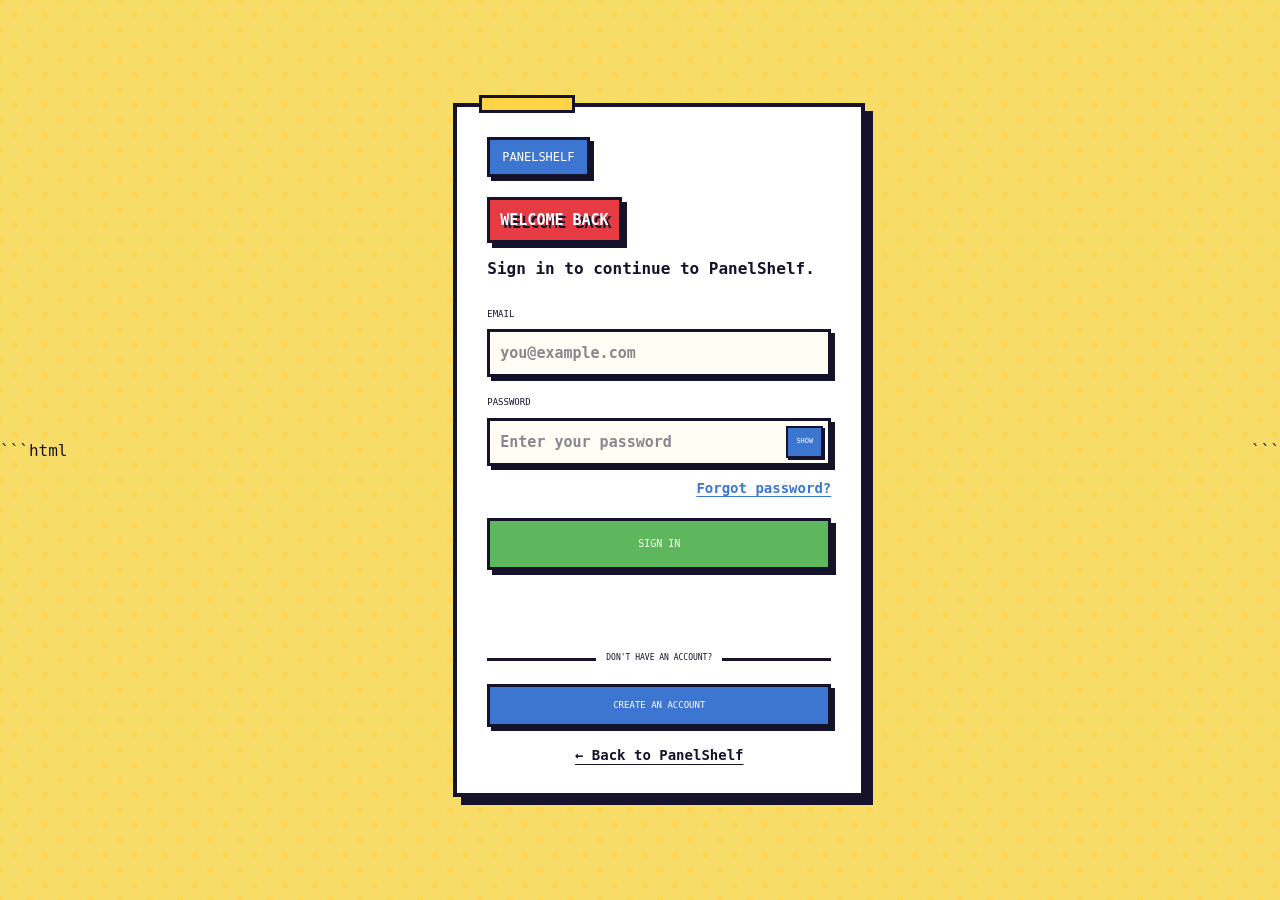
==== signin.html @ 8ba5b285 "feat: add account creation page" ====
```html
<!DOCTYPE html>
<html lang="en">
<head>
  <meta charset="UTF-8">
  <meta name="viewport" content="width=device-width, initial-scale=1.0">

  <title>Sign In | PanelShelf</title>

  <link rel="stylesheet" href="styles.css">
</head>

<body class="signin-page">

  <main class="signin-container">

    <section class="signin-card" aria-labelledby="signin-title">

      <a href="index.html" class="signin-brand">
        PanelShelf
      </a>

      <div class="signin-header">
        <h1 id="signin-title">Welcome back</h1>
        <p>Sign in to continue to PanelShelf.</p>
      </div>

      <form id="signin-form">

        <div class="form-group">
          <label for="signin-email">Email</label>
          <input
            type="email"
            id="signin-email"
            name="email"
            autocomplete="email"
            placeholder="you@example.com"
            required
          >
        </div>

        <div class="form-group">
          <label for="signin-password">Password</label>

          <div class="password-input">
            <input
              type="password"
              id="signin-password"
              name="password"
              autocomplete="current-password"
              placeholder="Enter your password"
              required
            >

            <button
              type="button"
              id="toggle-signin-password"
              class="password-toggle"
              aria-label="Show password"
            >
              Show
            </button>
          </div>
        </div>

        <div class="signin-options">
          <a href="#" id="forgot-password">
            Forgot password?
          </a>
        </div>

        <button type="submit" id="signin-submit" class="signin-submit">
          Sign In
        </button>

        <p id="signin-message" class="signin-message" role="status"></p>

      </form>

      <div class="signin-divider">
        <span>Don't have an account?</span>
      </div>

      <a href="signup.html" id="create-account" class="create-account">
  Create an account
</a>

      <a href="index.html" class="back-to-home">
        ← Back to PanelShelf
      </a>

    </section>

  </main>

  <script src="signin.js"></script>

</body>
</html>
```
---- styles.css ----
:root {
  --ink: #15132b;
  --paper: #f8dc68;
  --panel: #ffffff;
  --red: #e63b43;
  --yellow: #ffd447;
  --blue: #3d76d1;
  --green: #5eb65d;
  --line: #15132b;
  --soft-paper: #fffdf4;
}

* {
  box-sizing: border-box;
}

body {
  min-width: 320px;
  margin: 0;
  color: var(--ink);
  font-family: "Pixelify Sans", monospace;
  background:
    linear-gradient(to bottom right, black, red);
  background-attachment: fixed;
}

button,
input,
select,
textarea {
  min-height: 44px;
  font: inherit;
}

button {
  padding: 12px;
  color: #ffffff;
  cursor: pointer;
  text-transform: uppercase;
  background: var(--green);
  border: 3px solid var(--line);
  box-shadow: 4px 4px 0 var(--line);
  font-family: "Press Start 2P", monospace;
  font-size: 9px;
  line-height: 1.5;
}

button:hover:not(:disabled) {
  color: var(--ink);
  background: var(--yellow);
}

button:active:not(:disabled) {
  box-shadow: none;
  transform: translate(4px, 4px);
}

button:disabled {
  cursor: wait;
  opacity: 0.65;
}

button.is-loading::after {
  content: " ...";
}

input,
select,
textarea {
  width: 100%;
  padding: 10px;
  color: var(--ink);
  background: var(--soft-paper);
  border: 3px solid var(--line);
}

textarea {
  min-height: 90px;
  resize: vertical;
}

button:focus-visible,
input:focus-visible,
select:focus-visible,
textarea:focus-visible,
.camera-button:focus-visible {
  outline: 4px solid var(--yellow);
  outline-offset: 3px;
}

header {
  padding: 30px max(24px, calc((100% - 1120px) / 2));
  color: #ffffff;
  background: var(--blue);
  border-bottom: 6px solid var(--line);
  box-shadow: 0 6px 0 var(--red);
}

.header-content {
  display: flex;
  align-items: center;
  justify-content: space-between;
  gap: 24px;
}

h1 {
  margin: 0;
  font-family: "Press Start 2P", monospace;
  font-size: clamp(28px, 5vw, 44px);
  line-height: 1.5;
  text-shadow: 4px 4px 0 var(--ink);
}

header p {
  font-weight: bold;
}

.account-controls,
nav {
  display: flex;
  flex-wrap: wrap;
  gap: 10px;
  align-items: center;
}

.account-controls button,
.nav-button,
.view-link-button {
  width: auto;
}

.nav-button {
  color: var(--ink);
  background: #ffffff;
}

.nav-button.active {
  color: #ffffff;
  background: var(--red);
}

nav {
  margin-top: 20px;
}

main {
  width: min(1120px, calc(100% - 32px));
  margin: 38px auto;
}

.view {
  position: relative;
  padding: 28px;
  background: var(--panel);
  border: 4px solid var(--line);
  box-shadow: 8px 8px 0 var(--line);
}

.view::before {
  position: absolute;
  top: -12px;
  left: 18px;
  width: 70px;
  height: 12px;
  content: "";
  background: var(--yellow);
  border: 3px solid var(--line);
}

h2 {
  display: inline-block;
  margin: 0 0 20px;
  padding: 8px;
  color: #ffffff;
  background: var(--red);
  border: 3px solid var(--line);
  box-shadow: 4px 4px 0 var(--line);
  font-family: "Press Start 2P", monospace;
  font-size: 12px;
  line-height: 1.5;
}

.eyebrow {
  color: var(--red);
  font-weight: bold;
  text-transform: uppercase;
}

.home-hero,
.about-founder,
.add-layout {
  display: grid;
  gap: 30px;
  align-items: center;
}

.home-hero {
  grid-template-columns: 1fr 280px;
}

.home-copy {
  max-width: 650px;
  font-size: 20px;
  font-weight: 600;
}

.member-stat,
.form-area,
.recent-area,
.founder-status-box {
  padding: 24px;
  background: var(--yellow);
  border: 4px solid var(--line);
  box-shadow: 6px 6px 0 var(--line);
}

.member-stat {
  text-align: center;
}

.member-stat strong {
  display: block;
  margin: 14px;
  font-family: "Press Start 2P", monospace;
  font-size: 34px;
}

.home-stats {
  display: grid;
  grid-template-columns: repeat(4, 1fr);
  gap: 16px;
  margin: 32px 0;
}

.home-stats div {
  padding: 16px;
  background: var(--soft-paper);
  border: 3px solid var(--line);
}

.home-stats span {
  display: block;
  font-weight: bold;
}

.home-stats strong {
  font-family: "Press Start 2P", monospace;
  font-size: 20px;
}

.about-founder {
  grid-template-columns: 220px 1fr;
  padding-top: 28px;
  border-top: 3px dashed var(--line);
}

.about-founder img {
  width: 100%;
  aspect-ratio: 1;
  object-fit: cover;
  background: var(--yellow);
  border: 4px solid var(--line);
  box-shadow: 6px 6px 0 var(--line);
}

.add-layout {
  grid-template-columns: minmax(320px, 0.85fr) minmax(420px, 1.15fr);
  align-items: start;
}

.form-area,
.recent-area {
  background: var(--soft-paper);
}

form,
label,
.collection-controls {
  display: grid;
  gap: 12px;
}

label {
  font-weight: bold;
  text-transform: uppercase;
}

.file-input {
  position: absolute;
  width: 1px;
  height: 1px;
  overflow: hidden;
  clip-path: inset(50%);
}

.camera-button {
  display: grid;
  width: 56px;
  height: 48px;
  cursor: pointer;
  place-items: center;
  background: var(--red);
  border: 3px solid var(--line);
  box-shadow: 4px 4px 0 var(--line);
}

.camera-button:hover {
  background: var(--yellow);
}

.camera-icon {
  position: relative;
  display: block;
  width: 25px;
  height: 17px;
  background: #ffffff;
  border: 3px solid var(--line);
}

.camera-icon::before {
  position: absolute;
  top: -8px;
  left: 4px;
  width: 10px;
  height: 5px;
  content: "";
  background: #ffffff;
  border: 3px solid var(--line);
  border-bottom: 0;
}

.camera-icon::after {
  position: absolute;
  top: 2px;
  left: 6px;
  width: 7px;
  height: 7px;
  content: "";
  background: var(--blue);
  border: 2px solid var(--line);
  border-radius: 50%;
}

#cover-message,
#edit-cover-message,
#auth-message,
#reset-password-message,
#edit-message {
  min-height: 24px;
  margin: 0;
  font-weight: bold;
}

#cover-suggestions,
#edit-cover-suggestions,
.card-grid {
  display: grid;
  grid-template-columns: repeat(2, minmax(0, 1fr));
  gap: 16px;
}

.cover-option {
  min-height: 0;
  padding: 0;
  overflow: hidden;
  background: var(--blue);
}

.cover-option:hover:not(:disabled) {
  background: var(--yellow);
}

.cover-option img,
.comic-card img,
.cover-placeholder,
.edit-cover-preview img {
  display: block;
  width: 100%;
  aspect-ratio: 2 / 3;
  object-fit: cover;
  border: 3px solid var(--line);
}

.collection-controls {
  grid-template-columns: repeat(4, minmax(0, 1fr));
  padding-bottom: 22px;
  margin-bottom: 24px;
  border-bottom: 3px dashed var(--line);
}

.collection-controls label {
  font-size: 12px;
}

.comic-card {
  display: grid;
  gap: 8px;
  padding: 12px;
  background: var(--soft-paper);
  border: 3px solid var(--line);
  box-shadow: 4px 4px 0 var(--line);
}

.comic-card h3,
.comic-card p {
  margin: 0;
}

.comic-card h3 {
  font-family: "Press Start 2P", monospace;
  font-size: 10px;
  line-height: 1.6;
}

.notes {
  font-style: italic;
}

.card-actions {
  display: grid;
  grid-template-columns: 1fr 1fr;
  gap: 8px;
}

.edit-button {
  background: var(--blue);
}

.delete-button {
  background: var(--red);
}

#empty-message,
#filter-empty-message,
#recent-empty-message {
  padding: 18px;
  background: var(--soft-paper);
  border: 3px dashed var(--line);
  font-weight: bold;
}

dialog {
  width: min(520px, calc(100% - 32px));
  max-height: calc(100vh - 32px);
  padding: 24px;
  overflow-y: auto;
  background: #ffffff;
  border: 4px solid var(--line);
  box-shadow: 8px 8px 0 var(--line);
}

dialog::backdrop {
  background: #15132bb3;
}

.dialog-heading {
  display: flex;
  align-items: flex-start;
  justify-content: space-between;
  gap: 16px;
}

.icon-button {
  width: 44px;
  min-width: 44px;
  background: var(--red);
}

.password-field {
  display: grid;
  grid-template-columns: 1fr auto;
  gap: 8px;
}

.auth-actions {
  display: grid;
  grid-template-columns: 1fr 1fr;
  gap: 12px;
}

.secondary-button {
  background: var(--blue);
}

.edit-cover-preview {
  max-width: 180px;
}

.edit-cover-preview:empty {
  display: none;
}

.sr-only {
  position: absolute;
  width: 1px;
  height: 1px;
  overflow: hidden;
  clip-path: inset(50%);
  white-space: nowrap;
}

[hidden] {
  display: none !important;
}

@media (max-width: 800px) {
  .header-content {
    flex-direction: column;
    align-items: flex-start;
  }

  .home-hero,
  .about-founder,
  .add-layout {
    grid-template-columns: 1fr;
  }

  .home-stats {
    grid-template-columns: repeat(2, 1fr);
  }

  .collection-controls {
    grid-template-columns: 1fr 1fr;
  }
}

@media (max-width: 500px) {
  main {
    width: calc(100% - 20px);
    margin: 28px auto;
  }

  .view,
  .form-area,
  .recent-area,
  .member-stat,
  .founder-status-box {
    padding: 18px;
  }

  .home-stats,
  .collection-controls,
  .auth-actions,
  .password-field {
    grid-template-columns: 1fr;
  }
}

.card-grid,
#cover-suggestions,
#edit-cover-suggestions {
  grid-template-columns: repeat(2, minmax(0, 1fr));
}

.account-controls {
  align-items: flex-start;
}

.site-footer {
  width: min(960px, calc(100% - 32px));
  margin: 0 auto 34px;
  display: flex;
  flex-wrap: wrap;
  justify-content: center;
  gap: 16px;
  font-weight: 700;
}

.site-footer a {
  color: var(--ink);
  text-underline-offset: 4px;
}

.site-footer a:focus-visible {
  outline: 3px solid var(--yellow);
  outline-offset: 4px;
}

.delete-account-button {
  border: 3px solid var(--line);
  border-radius: 0;
  background: var(--red);
  color: white;
  cursor: pointer;
  font-family: "Press Start 2P", monospace;
  font-size: 10px;
  line-height: 1.5;
  padding: 10px 12px;
  text-transform: uppercase;
  box-shadow: 4px 4px 0 var(--line);
}

.delete-account-button:hover {
  background: var(--yellow);
  color: var(--ink);
}

.delete-account-button:focus-visible {
  outline: 3px solid var(--yellow);
  outline-offset: 4px;
}

.delete-account-dialog {
  width: min(520px, calc(100% - 32px));
  border: 4px solid var(--line);
  border-radius: 0;
  background: var(--panel);
  color: var(--ink);
  box-shadow: 8px 8px 0 var(--line);
  padding: 28px;
}

.delete-account-dialog::backdrop {
  background: rgba(21, 19, 43, 0.72);
}

.delete-account-dialog h2 {
  margin: 0 0 18px;
}

.delete-account-dialog p {
  font-weight: 700;
  line-height: 1.6;
}

.delete-account-dialog label {
  display: grid;
  gap: 8px;
  margin-top: 18px;
  font-weight: 700;
  text-transform: uppercase;
}

.delete-account-dialog input {
  border: 3px solid var(--line);
  border-radius: 0;
  padding: 10px;
  background: #fffdf4;
  color: var(--ink);
  font: inherit;
}

.delete-account-dialog input:focus {
  outline: 3px solid var(--yellow);
  outline-offset: 2px;
}

.delete-account-actions {
  display: flex;
  flex-wrap: wrap;
  gap: 14px;
  margin-top: 22px;
}

.delete-account-actions button {
  flex: 1 1 180px;
}

#delete-account-message {
  min-height: 1.6em;
  color: var(--red);
}

@media (max-width: 500px) {
  .delete-account-dialog {
    padding: 22px;
  }

  .delete-account-actions {
    display: grid;
  }
}

#current-user {
  max-width: min(100%, 260px);
  margin: 0;
  overflow: hidden;
  text-overflow: ellipsis;
  white-space: nowrap;
}

.status-badge {
  display: inline-flex;
  width: fit-content;
  margin: 0;
  padding: 5px 7px;
  border: 2px solid var(--line);
  font-size: 10px;
  font-weight: 700;
  line-height: 1.2;
  text-transform: uppercase;
}

.status-owned {
  background: var(--green);
  color: #ffffff;
}

.status-reading {
  background: var(--blue);
  color: #ffffff;
}

.status-wishlist {
  background: var(--yellow);
  color: var(--ink);
}

.status-read {
  background: var(--red);
  color: #ffffff;
}

@media (max-width: 800px) {
  body {
    background-attachment: scroll;
  }

  #current-user {
    max-width: min(100%, 280px);
  }
}

/* ---------- Comic nav toggle (Home / Add item / Collection) ---------- */

.comic-radio-group {
  --bg: var(--yellow);
  --text-light: #ffffff;
  --text-dark: var(--line);

  display: flex;
  position: relative;
  width: fit-content;
  max-width: 100%;
  overflow: hidden;
  background: var(--bg);
  border: 4px solid var(--text-dark);
  border-radius: 12px;
  box-shadow: 8px 8px 0 var(--text-dark);
  font-family: Impact, Haettenschweiler, "Arial Narrow Bold", sans-serif;
  font-style: italic;
  font-weight: 500;
}

/* Radios are visually hidden but still keyboard-focusable */
.comic-radio-group input {
  position: absolute;
  width: 1px;
  height: 1px;
  min-height: 0;
  padding: 0;
  border: 0;
  opacity: 0;
  pointer-events: none;
}

.comic-radio-group label {
  position: relative;
  z-index: 2;
  display: flex;
  flex: 1;
  align-items: center;
  justify-content: center;
  min-width: 0;
  padding: 0.8rem 0.4rem;
  color: var(--text-dark);
  font-size: clamp(14px, 4vw, 22px);
  letter-spacing: 1px;
  white-space: nowrap;
  cursor: pointer;
  transition: color 0.3s ease-in-out;
  text-shadow:
    -1px -1px 0 var(--text-light),
    1px -1px 0 var(--text-light),
    -1px 1px 0 var(--text-light),
    1px 1px 0 var(--text-light);
}

.comic-radio-group input:checked + label {
  color: var(--text-light);
  text-shadow:
    -2px -2px 0 var(--text-dark),
    2px -2px 0 var(--text-dark),
    -2px 2px 0 var(--text-dark),
    2px 2px 0 var(--text-dark);
}

.comic-radio-group input:focus-visible + label {
  outline: 4px solid var(--text-dark);
  outline-offset: -8px;
}

.comic-glider {
  position: absolute;
  top: 0;
  bottom: 0;
  z-index: 1;
  width: calc(100% / 3);
  border-right: 4px solid var(--text-dark);
  border-left: 4px solid var(--text-dark);
  border-radius: 8px;
  background-size: 8px 8px;
  box-shadow: inset 0 0 10px rgba(0, 0, 0, 0.5);
  transition:
    transform 0.5s cubic-bezier(0.37, 1.95, 0.66, 0.56),
    background 0.4s ease-in-out;
}

#nav-home:checked ~ .comic-glider {
  transform: translateX(0%);
  background-color: var(--red);
  background-image: radial-gradient(circle at 4px 4px, #b82c33 2px, transparent 0);
}

#nav-add:checked ~ .comic-glider {
  transform: translateX(100%);
  background-color: var(--blue);
  background-image: radial-gradient(circle at 4px 4px, #2b5aa8 2px, transparent 0);
}

#nav-collection:checked ~ .comic-glider {
  transform: translateX(200%);
  background-color: var(--green);
  background-image: radial-gradient(circle at 4px 4px, #438f42 2px, transparent 0);
}

/* Placement inside the header */
header .comic-radio-group {
  width: min(100%, 520px);
  margin: 20px 8px 8px 0;
}

/* ---------- Static dot background ---------- */

:root {
  --bg-dot: rgba(255, 212, 71, 0.35);
}

body::before {
  position: fixed;
  inset: 0;
  z-index: -1;
  pointer-events: none;
  content: "";
  background:
    radial-gradient(circle, var(--bg-dot) 3px, transparent 3.5px) 0 0 / 30px 30px,
    radial-gradient(circle, var(--bg-dot) 3px, transparent 3.5px) 15px 15px / 30px 30px;
}

/* ---------- Sign in loading screen (adapted from Uiverse.io by anand_4957) ---------- */

.loading-screen {
  position: fixed;
  inset: 0;
  z-index: 1000;
  overflow: hidden;
  background: var(--yellow);
  opacity: 0;
  transition: opacity 0.25s ease-in-out;
}

.loading-screen.is-active {
  opacity: 1;
}

.loading-label {
  position: absolute;
  top: calc(50% + 60px);
  right: 0;
  left: 0;
  margin: 0;
  color: var(--line);
  font-family: "Press Start 2P", monospace;
  font-size: 12px;
  text-align: center;
}

.loader {
  position: absolute;
  top: 50%;
  left: 50%;
  margin-left: -50px;
  animation: speeder 0.4s linear infinite;
}

.loader > span {
  position: absolute;
  top: -19px;
  left: 60px;
  width: 35px;
  height: 5px;
  background: var(--line);
  border-radius: 2px 10px 1px 0;
}

.base span {
  position: absolute;
  width: 0;
  height: 0;
  border-top: 6px solid transparent;
  border-right: 100px solid var(--line);
  border-bottom: 6px solid transparent;
}

.base span::before {
  position: absolute;
  top: -16px;
  right: -110px;
  width: 22px;
  height: 22px;
  content: "";
  background: var(--line);
  border-radius: 50%;
}

.base span::after {
  position: absolute;
  top: -16px;
  right: -98px;
  width: 0;
  height: 0;
  content: "";
  border-top: 0 solid transparent;
  border-right: 55px solid var(--line);
  border-bottom: 16px solid transparent;
}

.face {
  position: absolute;
  top: -15px;
  right: -125px;
  width: 20px;
  height: 12px;
  background: var(--line);
  border-radius: 20px 20px 0 0;
  transform: rotate(-40deg);
}

.face::after {
  position: absolute;
  top: 7px;
  right: 4px;
  width: 12px;
  height: 12px;
  content: "";
  background: var(--line);
  border-radius: 0 0 0 2px;
  transform: rotate(40deg);
  transform-origin: 50% 50%;
}

.loader > span > span:nth-child(1),
.loader > span > span:nth-child(2),
.loader > span > span:nth-child(3),
.loader > span > span:nth-child(4) {
  position: absolute;
  width: 30px;
  height: 1px;
  background: var(--line);
  animation: fazer1 0.2s linear infinite;
}

.loader > span > span:nth-child(2) {
  top: 3px;
  animation: fazer2 0.4s linear infinite;
}

.loader > span > span:nth-child(3) {
  top: 1px;
  animation: fazer3 0.4s linear infinite;
  animation-delay: -1s;
}

.loader > span > span:nth-child(4) {
  top: 4px;
  animation: fazer4 1s linear infinite;
  animation-delay: -1s;
}

@keyframes fazer1 {
  0% { left: 0; }
  100% { left: -80px; opacity: 0; }
}

@keyframes fazer2 {
  0% { left: 0; }
  100% { left: -100px; opacity: 0; }
}

@keyframes fazer3 {
  0% { left: 0; }
  100% { left: -50px; opacity: 0; }
}

@keyframes fazer4 {
  0% { left: 0; }
  100% { left: -150px; opacity: 0; }
}

@keyframes speeder {
  0% { transform: translate(2px, 1px) rotate(0deg); }
  10% { transform: translate(-1px, -3px) rotate(-1deg); }
  20% { transform: translate(-2px, 0) rotate(1deg); }
  30% { transform: translate(1px, 2px) rotate(0deg); }
  40% { transform: translate(1px, -1px) rotate(1deg); }
  50% { transform: translate(-1px, 3px) rotate(-1deg); }
  60% { transform: translate(-1px, 1px) rotate(0deg); }
  70% { transform: translate(3px, 1px) rotate(-1deg); }
  80% { transform: translate(-2px, -1px) rotate(1deg); }
  90% { transform: translate(2px, 1px) rotate(0deg); }
  100% { transform: translate(1px, -2px) rotate(-1deg); }
}

.longfazers {
  position: absolute;
  width: 100%;
  height: 100%;
}

.longfazers span {
  position: absolute;
  width: 20%;
  height: 2px;
  background: var(--line);
}

.longfazers span:nth-child(1) {
  top: 20%;
  animation: lf 0.6s linear infinite;
  animation-delay: -5s;
}

.longfazers span:nth-child(2) {
  top: 40%;
  animation: lf 0.8s linear infinite;
  animation-delay: -1s;
}

.longfazers span:nth-child(3) {
  top: 60%;
  animation: lf3 0.6s linear infinite;
}

.longfazers span:nth-child(4) {
  top: 80%;
  animation: lf3 0.5s linear infinite;
  animation-delay: -3s;
}

@keyframes lf {
  0% { left: 200%; }
  100% { left: -200%; opacity: 0; }
}

@keyframes lf3 {
  0% { left: 200%; }
  100% { left: -100%; opacity: 0; }
}

/* =========================================
   PanelShelf Sign In Page
   ========================================= */


/* =========================================
   PanelShelf Sign In Page
   ========================================= */

.signin-page {
  min-height: 100vh;
  margin: 0;

  display: flex;
  align-items: center;
  justify-content: center;

  color: var(--ink);

  background:
    radial-gradient(circle, var(--bg-dot) 3px, transparent 3.5px) 0 0 / 30px 30px,
    radial-gradient(circle, var(--bg-dot) 3px, transparent 3.5px) 15px 15px / 30px 30px,
    var(--paper);

  background-attachment: fixed;
}


/* =========================================
   Sign-In Container
   ========================================= */

.signin-container {
  width: 100%;
  max-width: 460px;
  padding: 24px;
}


/* =========================================
   Comic Panel
   ========================================= */

.signin-card {
  position: relative;

  width: 100%;
  padding: 30px;

  background: var(--panel);

  border: 4px solid var(--line);
  box-shadow: 8px 8px 0 var(--line);

  display: flex;
  flex-direction: column;
  gap: 20px;
}


/* Comic tape/detail at top of panel */

.signin-card::before {
  position: absolute;
  top: -12px;
  left: 22px;

  width: 90px;
  height: 12px;

  content: "";

  background: var(--yellow);
  border: 3px solid var(--line);
}


/* =========================================
   PanelShelf Brand
   ========================================= */

.signin-brand {
  display: inline-block;

  width: fit-content;

  color: #ffffff;
  background: var(--blue);

  border: 3px solid var(--line);
  box-shadow: 4px 4px 0 var(--line);

  padding: 8px 12px;

  font-family: "Press Start 2P", monospace;
  font-size: 12px;
  line-height: 1.5;

  text-decoration: none;
  text-transform: uppercase;
}

.signin-brand:hover {
  color: var(--ink);
  background: var(--yellow);
}


/* =========================================
   Header
   ========================================= */

.signin-header {
  padding-bottom: 6px;
}


/* Comic-style title */

.signin-header h1 {
  display: inline-block;

  margin: 0 0 14px;
  padding: 8px 10px;

  color: #ffffff;
  background: var(--red);

  border: 3px solid var(--line);
  box-shadow: 5px 5px 0 var(--line);

  font-family: "Press Start 2P", monospace;
  font-size: 15px;
  line-height: 1.6;

  text-transform: uppercase;

  text-shadow: 3px 3px 0 var(--ink);
}


/* Subtitle */

.signin-header p {
  margin: 0;

  color: var(--ink);

  font-family: "Pixelify Sans", monospace;
  font-size: 16px;
  font-weight: 700;
  line-height: 1.5;
}


/* =========================================
   Form
   ========================================= */

#signin-form {
  display: grid;
  gap: 18px;
}


/* =========================================
   Form Groups
   ========================================= */

.form-group {
  width: 100%;
}


/* Labels */

.form-group label {
  display: block;

  margin-bottom: 8px;

  color: var(--ink);

  font-family: "Press Start 2P", monospace;
  font-size: 9px;
  font-weight: normal;
  line-height: 1.6;

  text-transform: uppercase;
}


/* =========================================
   Inputs
   ========================================= */

.form-group input {
  width: 100%;
  height: 48px;

  box-sizing: border-box;

  padding: 10px;

  color: var(--ink);
  background: var(--soft-paper);

  border: 3px solid var(--line);
  border-radius: 0;

  box-shadow: 4px 4px 0 var(--line);

  font-family: "Pixelify Sans", monospace;
  font-size: 15px;
  font-weight: 600;

  outline: none;
}

.form-group input::placeholder {
  color: var(--ink);
  opacity: 0.5;
}

.form-group input:focus {
  border-color: var(--blue);

  outline: 3px solid var(--yellow);
  outline-offset: 2px;
}


/* =========================================
   Password
   ========================================= */

.password-input {
  position: relative;
}

.password-input input {
  padding-right: 78px;
}


/* Show / Hide button */

.password-toggle {
  position: absolute;

  top: 50%;
  right: 8px;

  min-height: 32px;
  width: auto;

  padding: 5px 8px;

  color: #ffffff;
  background: var(--blue);

  border: 2px solid var(--line);
  box-shadow: 2px 2px 0 var(--line);

  font-family: "Press Start 2P", monospace;
  font-size: 7px;
  line-height: 1.4;

  transform: translateY(-50%);
}

.password-toggle:hover {
  color: var(--ink);
  background: var(--yellow);
}

.password-toggle:active {
  box-shadow: none;
  transform: translate(2px, calc(-50% + 2px));
}


/* =========================================
   Forgot Password
   ========================================= */

.signin-options {
  display: flex;
  justify-content: flex-end;

  margin-top: -4px;
}

.signin-options a {
  color: var(--blue);

  font-family: "Pixelify Sans", monospace;
  font-size: 14px;
  font-weight: 700;

  text-decoration: underline;
  text-underline-offset: 3px;
}

.signin-options a:hover {
  color: var(--red);
}


/* =========================================
   Sign-In Button
   ========================================= */

.signin-submit {
  width: 100%;
  min-height: 52px;

  margin: 4px 0 0;

  color: #ffffff;
  background: var(--green);

  border: 3px solid var(--line);
  border-radius: 0;

  box-shadow: 5px 5px 0 var(--line);

  font-family: "Press Start 2P", monospace;
  font-size: 10px;
  line-height: 1.5;

  text-transform: uppercase;

  cursor: pointer;

  transition:
    transform 0.1s ease,
    box-shadow 0.1s ease;
}

.signin-submit:hover {
  color: var(--ink);
  background: var(--yellow);
}

.signin-submit:active {
  box-shadow: none;
  transform: translate(5px, 5px);
}

.signin-submit:disabled {
  cursor: wait;
  opacity: 0.65;
}


/* =========================================
   Authentication Message
   ========================================= */

.signin-message {
  min-height: 24px;

  margin: 0;

  color: var(--red);

  font-family: "Pixelify Sans", monospace;
  font-size: 13px;
  font-weight: 700;

  text-align: center;
}


/* =========================================
   Account Section
   ========================================= */

.signin-divider {
  position: relative;

  margin-top: 4px;

  text-align: center;
}

.signin-divider::before {
  position: absolute;

  top: 50%;
  right: 0;
  left: 0;

  height: 3px;

  content: "";

  background: var(--line);
}

.signin-divider span {
  position: relative;
  z-index: 1;

  padding: 0 10px;

  color: var(--ink);
  background: var(--panel);

  font-family: "Press Start 2P", monospace;
  font-size: 8px;
  line-height: 1.5;
  text-transform: uppercase;
}


/* Create account */

.create-account {
  display: block;

  width: 100%;

  padding: 12px;

  color: #ffffff;
  background: var(--blue);

  border: 3px solid var(--line);
  box-shadow: 4px 4px 0 var(--line);

  font-family: "Press Start 2P", monospace;
  font-size: 9px;
  line-height: 1.5;

  text-align: center;
  text-decoration: none;
  text-transform: uppercase;
}

.create-account:hover {
  color: var(--ink);
  background: var(--yellow);
}


/* =========================================
   Back to PanelShelf
   ========================================= */

.back-to-home {
  color: var(--ink);

  font-family: "Pixelify Sans", monospace;
  font-size: 14px;
  font-weight: 700;

  text-align: center;
  text-decoration: underline;
  text-underline-offset: 4px;
}

.back-to-home:hover {
  color: var(--red);
}


/* =========================================
   Mobile
   ========================================= */

@media (max-width: 480px) {

  .signin-container {
    padding: 16px;
  }

  .signin-card {
    padding: 22px;
    box-shadow: 6px 6px 0 var(--line);
  }

  .signin-header h1 {
    font-size: 12px;
  }

  .signin-header p {
    font-size: 14px;
  }

  .signin-brand {
    font-size: 10px;
  }
}


/* =========================================
   PanelShelf Create Account Page
   ========================================= */

.signup-page {
  min-height: 100vh;
  margin: 0;

  display: flex;
  align-items: center;
  justify-content: center;

  color: var(--ink);

  background:
    radial-gradient(circle, var(--bg-dot) 3px, transparent 3.5px) 0 0 / 30px 30px,
    radial-gradient(circle, var(--bg-dot) 3px, transparent 3.5px) 15px 15px / 30px 30px,
    var(--paper);

  background-attachment: fixed;
}


/* =========================================
   Container
   ========================================= */

.signup-container {
  width: 100%;
  max-width: 460px;
  padding: 24px;
}


/* =========================================
   Comic Panel
   ========================================= */

.signup-card {
  position: relative;

  width: 100%;
  padding: 30px;

  background: var(--panel);

  border: 4px solid var(--line);
  box-shadow: 8px 8px 0 var(--line);

  display: flex;
  flex-direction: column;
  gap: 20px;
}


/* Comic tape */

.signup-card::before {
  position: absolute;
  top: -12px;
  left: 22px;

  width: 90px;
  height: 12px;

  content: "";

  background: var(--yellow);
  border: 3px solid var(--line);
}


/* =========================================
   PanelShelf Brand
   ========================================= */

.signup-brand {
  display: inline-block;

  width: fit-content;

  padding: 8px 12px;

  color: #ffffff;
  background: var(--blue);

  border: 3px solid var(--line);
  box-shadow: 4px 4px 0 var(--line);

  font-family: "Press Start 2P", monospace;
  font-size: 12px;
  line-height: 1.5;

  text-decoration: none;
  text-transform: uppercase;
}

.signup-brand:hover {
  color: var(--ink);
  background: var(--yellow);
}


/* =========================================
   Header
   ========================================= */

.signup-header {
  padding-bottom: 6px;
}

.signup-header h1 {
  display: inline-block;

  margin: 0 0 14px;
  padding: 8px 10px;

  color: #ffffff;
  background: var(--blue);

  border: 3px solid var(--line);
  box-shadow: 5px 5px 0 var(--line);

  font-family: "Press Start 2P", monospace;
  font-size: 15px;
  line-height: 1.6;

  text-transform: uppercase;

  text-shadow: 3px 3px 0 var(--ink);
}

.signup-header p {
  margin: 0;

  color: var(--ink);

  font-family: "Pixelify Sans", monospace;
  font-size: 16px;
  font-weight: 700;
  line-height: 1.5;
}


/* =========================================
   Form
   ========================================= */

#signup-form {
  display: grid;
  gap: 18px;
}


/* =========================================
   Labels
   ========================================= */

.signup-card .form-group label {
  display: block;

  margin-bottom: 8px;

  color: var(--ink);

  font-family: "Press Start 2P", monospace;
  font-size: 9px;
  font-weight: normal;
  line-height: 1.6;

  text-transform: uppercase;
}


/* =========================================
   Inputs
   ========================================= */

.signup-card .form-group input {
  width: 100%;
  height: 48px;

  box-sizing: border-box;

  padding: 10px;

  color: var(--ink);
  background: var(--soft-paper);

  border: 3px solid var(--line);
  border-radius: 0;

  box-shadow: 4px 4px 0 var(--line);

  font-family: "Pixelify Sans", monospace;
  font-size: 15px;
  font-weight: 600;

  outline: none;
}

.signup-card .form-group input::placeholder {
  color: var(--ink);
  opacity: 0.5;
}

.signup-card .form-group input:focus {
  border-color: var(--blue);

  outline: 3px solid var(--yellow);
  outline-offset: 2px;
}


/* =========================================
   Password
   ========================================= */

.signup-card .password-input {
  position: relative;
}

.signup-card .password-input input {
  padding-right: 78px;
}


/* Show / Hide */

.signup-card .password-toggle {
  position: absolute;

  top: 50%;
  right: 8px;

  min-height: 32px;
  width: auto;

  padding: 5px 8px;

  color: #ffffff;
  background: var(--blue);

  border: 2px solid var(--line);
  box-shadow: 2px 2px 0 var(--line);

  font-family: "Press Start 2P", monospace;
  font-size: 7px;
  line-height: 1.4;

  transform: translateY(-50%);
}

.signup-card .password-toggle:hover {
  color: var(--ink);
  background: var(--yellow);
}


/* =========================================
   Create Account Button
   ========================================= */

.signup-submit {
  width: 100%;
  min-height: 52px;

  margin: 4px 0 0;

  color: #ffffff;
  background: var(--green);

  border: 3px solid var(--line);
  border-radius: 0;

  box-shadow: 5px 5px 0 var(--line);

  font-family: "Press Start 2P", monospace;
  font-size: 10px;
  line-height: 1.5;

  text-transform: uppercase;

  cursor: pointer;

  transition:
    transform 0.1s ease,
    box-shadow 0.1s ease;
}

.signup-submit:hover {
  color: var(--ink);
  background: var(--yellow);
}

.signup-submit:active {
  box-shadow: none;
  transform: translate(5px, 5px);
}

.signup-submit:disabled {
  cursor: wait;
  opacity: 0.65;
}


/* =========================================
   Message
   ========================================= */

.signup-message {
  min-height: 24px;

  margin: 0;

  color: var(--red);

  font-family: "Pixelify Sans", monospace;
  font-size: 13px;
  font-weight: 700;

  text-align: center;
}


/* =========================================
   Sign In Divider
   ========================================= */

.signup-divider {
  position: relative;

  margin-top: 4px;

  text-align: center;
}

.signup-divider::before {
  position: absolute;

  top: 50%;
  right: 0;
  left: 0;

  height: 3px;

  content: "";

  background: var(--line);
}

.signup-divider span {
  position: relative;
  z-index: 1;

  padding: 0 10px;

  color: var(--ink);
  background: var(--panel);

  font-family: "Press Start 2P", monospace;
  font-size: 8px;
  line-height: 1.5;

  text-transform: uppercase;
}


/* =========================================
   Sign In Link
   ========================================= */

.signup-signin {
  display: block;

  width: 100%;

  padding: 12px;

  color: #ffffff;
  background: var(--red);

  border: 3px solid var(--line);
  box-shadow: 4px 4px 0 var(--line);

  font-family: "Press Start 2P", monospace;
  font-size: 9px;
  line-height: 1.5;

  text-align: center;
  text-decoration: none;
  text-transform: uppercase;
}

.signup-signin:hover {
  color: var(--ink);
  background: var(--yellow);
}


/* =========================================
   Mobile
   ========================================= */

@media (max-width: 480px) {

  .signup-container {
    padding: 16px;
  }

  .signup-card {
    padding: 22px;
    box-shadow: 6px 6px 0 var(--line);
  }

  .signup-header h1 {
    font-size: 12px;
  }

  .signup-header p {
    font-size: 14px;
  }

  .signup-brand {
    font-size: 10px;
  }
}
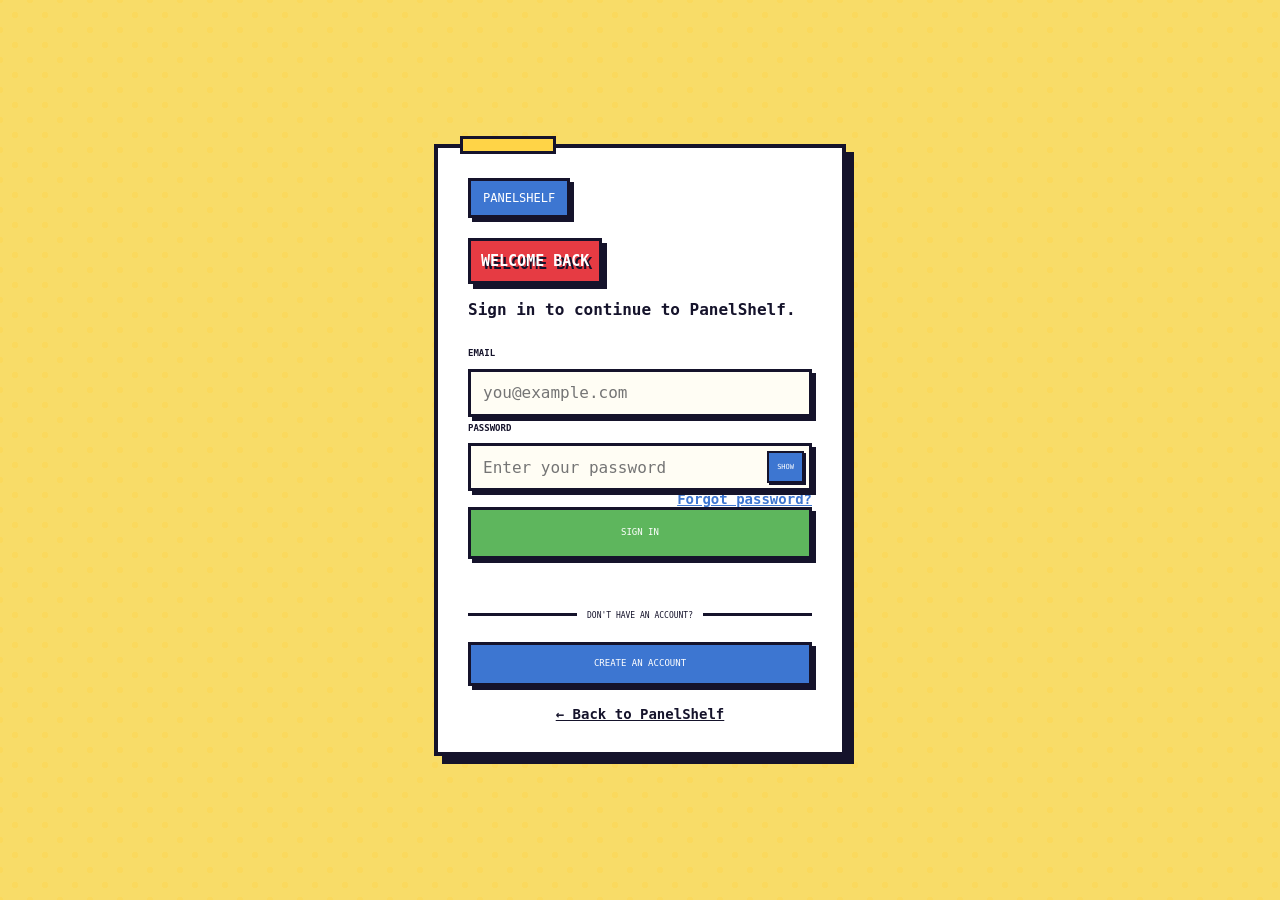
==== commit daaabec2: "fix: clean up dashboard and styles" ====
--- a/signin.html
+++ b/signin.html
@@ -1,4 +1,3 @@
-```html
 <!DOCTYPE html>
 <html lang="en">
 <head>
@@ -97,4 +96,3 @@
 
 </body>
 </html>
-```
--- a/styles.css
+++ b/styles.css
@@ -8,19 +8,31 @@
   --green: #5eb65d;
   --line: #15132b;
   --soft-paper: #fffdf4;
+  --muted: #706d7d;
+  --sidebar: #17152e;
+  --sidebar-soft: #24213f;
+  --sidebar-text: #f8f7ff;
+  --shadow: 7px 7px 0 var(--line);
 }
 
 * {
   box-sizing: border-box;
 }
 
+html {
+  scroll-behavior: smooth;
+}
+
 body {
   min-width: 320px;
+  min-height: 100vh;
   margin: 0;
   color: var(--ink);
   font-family: "Pixelify Sans", monospace;
   background:
-    linear-gradient(to bottom right, black, red);
+    radial-gradient(circle, rgba(255, 212, 71, 0.25) 3px, transparent 3.5px) 0 0 / 30px 30px,
+    radial-gradient(circle, rgba(255, 212, 71, 0.25) 3px, transparent 3.5px) 15px 15px / 30px 30px,
+    linear-gradient(135deg, #17152e, #e63b43);
   background-attachment: fixed;
 }
 
@@ -33,8 +45,7 @@
 }
 
 button {
-  padding: 12px;
-  color: #ffffff;
+  color: #fff;
   cursor: pointer;
   text-transform: uppercase;
   background: var(--green);
@@ -43,6 +54,10 @@
   font-family: "Press Start 2P", monospace;
   font-size: 9px;
   line-height: 1.5;
+  transition:
+    transform 0.1s ease,
+    box-shadow 0.1s ease,
+    background 0.15s ease;
 }
 
 button:hover:not(:disabled) {
@@ -68,14 +83,15 @@
 select,
 textarea {
   width: 100%;
-  padding: 10px;
+  padding: 11px 12px;
   color: var(--ink);
   background: var(--soft-paper);
   border: 3px solid var(--line);
+  border-radius: 0;
 }
 
 textarea {
-  min-height: 90px;
+  min-height: 100px;
   resize: vertical;
 }
 
@@ -88,201 +104,920 @@
   outline-offset: 3px;
 }
 
-header {
-  padding: 30px max(24px, calc((100% - 1120px) / 2));
-  color: #ffffff;
+[hidden] {
+  display: none !important;
+}
+
+.sr-only {
+  position: absolute;
+  width: 1px;
+  height: 1px;
+  overflow: hidden;
+  clip-path: inset(50%);
+  white-space: nowrap;
+}
+
+/* =========================================
+   SIDEBAR
+========================================= */
+
+.sidebar {
+  position: fixed;
+  inset: 0 auto 0 0;
+  z-index: 900;
+  display: flex;
+  flex-direction: column;
+  width: 250px;
+  padding: 24px 18px;
+  color: var(--sidebar-text);
+  background:
+    linear-gradient(180deg, #17152e 0%, #211e3c 100%);
+  border-right: 4px solid var(--line);
+  box-shadow: 6px 0 0 rgba(0, 0, 0, 0.22);
+}
+
+.sidebar-brand {
+  display: flex;
+  align-items: center;
+  gap: 12px;
+  padding: 4px 4px 26px;
+}
+
+.brand-mark,
+.sidebar-avatar,
+.topbar-avatar {
+  display: grid;
+  flex: 0 0 auto;
+  place-items: center;
+  color: #fff;
+  background: var(--red);
+  border: 3px solid var(--line);
+  box-shadow: 3px 3px 0 var(--line);
+  font-family: "Press Start 2P", monospace;
+}
+
+.brand-mark {
+  width: 48px;
+  height: 48px;
+  font-size: 10px;
+}
+
+.sidebar-brand strong {
+  display: block;
+  font-family: "Press Start 2P", monospace;
+  font-size: 11px;
+  line-height: 1.5;
+}
+
+.sidebar-brand span {
+  display: block;
+  margin-top: 5px;
+  color: #aaa7bd;
+  font-size: 9px;
+  font-weight: 700;
+}
+
+.sidebar-section-label {
+  margin: 8px 10px;
+  color: #858197;
+  font-family: "Press Start 2P", monospace;
+  font-size: 7px;
+  letter-spacing: 0.5px;
+}
+
+.sidebar-nav {
+  display: grid;
+  gap: 5px;
+}
+
+.sidebar-nav-button {
+  position: relative;
+  display: flex;
+  align-items: center;
+  gap: 12px;
+  width: 100%;
+  min-height: 46px;
+  padding: 10px 12px;
+  color: #c7c4d3;
+  text-align: left;
+  text-transform: none;
+  background: transparent;
+  border: 0;
+  box-shadow: none;
+  font-family: "Pixelify Sans", monospace;
+  font-size: 16px;
+  font-weight: 700;
+}
+
+.sidebar-nav-button:hover:not(:disabled) {
+  color: var(--ink);
+  background: var(--yellow);
+  box-shadow: 3px 3px 0 var(--line);
+}
+
+.sidebar-nav-button.active {
+  color: #fff;
   background: var(--blue);
-  border-bottom: 6px solid var(--line);
-  box-shadow: 0 6px 0 var(--red);
-}
-
-.header-content {
+  border: 3px solid var(--line);
+  box-shadow: 4px 4px 0 var(--line);
+}
+
+.nav-icon {
+  display: grid;
+  width: 24px;
+  height: 24px;
+  place-items: center;
+  font-size: 18px;
+}
+
+.sidebar-divider {
+  height: 2px;
+  margin: 20px 8px;
+  background: #403b5e;
+}
+
+.sidebar-spacer {
+  flex: 1;
+}
+
+.sidebar-account {
+  display: flex;
+  align-items: center;
+  gap: 10px;
+  padding: 12px;
+  background: var(--sidebar-soft);
+  border: 2px solid #45405f;
+}
+
+.sidebar-avatar {
+  width: 38px;
+  height: 38px;
+  font-size: 7px;
+}
+
+.sidebar-account-info {
+  min-width: 0;
+}
+
+.sidebar-account-info strong,
+.sidebar-account-info span {
+  display: block;
+  overflow: hidden;
+  text-overflow: ellipsis;
+  white-space: nowrap;
+}
+
+.sidebar-account-info strong {
+  font-size: 14px;
+}
+
+.sidebar-account-info span {
+  margin-top: 3px;
+  color: #aaa7bd;
+  font-size: 11px;
+}
+
+.sidebar-sign-out {
+  width: 100%;
+  margin-top: 10px;
+  color: #fff;
+  background: var(--red);
+}
+
+.sidebar-settings {
+  display: flex;
+  justify-content: center;
+  gap: 12px;
+  margin-top: 14px;
+}
+
+.sidebar-settings a {
+  color: #aaa7bd;
+  font-size: 11px;
+}
+
+.sidebar-settings a:hover {
+  color: var(--yellow);
+}
+
+/* =========================================
+   APPLICATION SHELL
+========================================= */
+
+.app-shell {
+  min-height: 100vh;
+  margin-left: 250px;
+}
+
+.topbar {
+  position: sticky;
+  top: 0;
+  z-index: 700;
   display: flex;
   align-items: center;
   justify-content: space-between;
+  min-height: 86px;
   gap: 24px;
-}
-
-h1 {
-  margin: 0;
-  font-family: "Press Start 2P", monospace;
-  font-size: clamp(28px, 5vw, 44px);
+  padding: 16px 32px;
+  background: rgba(248, 220, 104, 0.97);
+  border-bottom: 4px solid var(--line);
+  box-shadow: 0 5px 0 var(--red);
+}
+
+.topbar-left,
+.topbar-actions {
+  display: flex;
+  align-items: center;
+  gap: 16px;
+}
+
+.topbar-title {
+  display: grid;
+  gap: 5px;
+}
+
+.topbar-kicker,
+.panel-label {
+  color: var(--red);
+  font-family: "Press Start 2P", monospace;
+  font-size: 7px;
   line-height: 1.5;
-  text-shadow: 4px 4px 0 var(--ink);
-}
-
-header p {
-  font-weight: bold;
-}
-
-.account-controls,
-nav {
+}
+
+.topbar-title strong {
+  font-family: "Press Start 2P", monospace;
+  font-size: 13px;
+}
+
+.global-search {
+  position: relative;
   display: flex;
-  flex-wrap: wrap;
-  gap: 10px;
   align-items: center;
-}
-
-.account-controls button,
-.nav-button,
-.view-link-button {
-  width: auto;
-}
-
-.nav-button {
-  color: var(--ink);
-  background: #ffffff;
-}
-
-.nav-button.active {
-  color: #ffffff;
+  width: min(300px, 28vw);
+}
+
+.global-search span {
+  position: absolute;
+  left: 12px;
+  z-index: 1;
+  font-family: Arial, sans-serif;
+  font-size: 23px;
+  font-weight: 900;
+}
+
+.global-search input {
+  min-height: 46px;
+  padding-left: 38px;
+  background: #fff;
+}
+
+.topbar-user {
+  display: flex;
+  align-items: center;
+  gap: 9px;
+  max-width: 230px;
+}
+
+.topbar-avatar {
+  width: 40px;
+  height: 40px;
+  font-size: 7px;
+}
+
+.topbar-user strong,
+.topbar-user span {
+  display: block;
+  overflow: hidden;
+  text-overflow: ellipsis;
+  white-space: nowrap;
+}
+
+.topbar-user strong {
+  font-size: 13px;
+}
+
+.topbar-user span {
+  margin-top: 2px;
+  color: #625f70;
+  font-size: 11px;
+}
+
+.topbar-auth-button {
+  min-height: 42px;
+  padding: 8px 12px;
+}
+
+.sign-out-top {
   background: var(--red);
 }
 
-nav {
-  margin-top: 20px;
-}
-
-main {
-  width: min(1120px, calc(100% - 32px));
-  margin: 38px auto;
+.mobile-brand,
+.mobile-menu-button,
+.sidebar-overlay {
+  display: none;
+}
+
+/* =========================================
+   MAIN DASHBOARD
+========================================= */
+
+.dashboard-main {
+  width: min(1450px, calc(100% - 60px));
+  margin: 36px auto 50px;
 }
 
 .view {
   position: relative;
-  padding: 28px;
-  background: var(--panel);
+}
+
+.dashboard-view {
+  padding: 0;
+}
+
+.welcome-row {
+  display: flex;
+  align-items: flex-end;
+  justify-content: space-between;
+  gap: 30px;
+  margin-bottom: 28px;
+}
+
+.eyebrow {
+  margin: 0 0 9px;
+  color: var(--red);
+  font-size: 12px;
+  font-weight: 700;
+  letter-spacing: 1px;
+}
+
+#home-heading {
+  margin: 0;
+  color: #fff;
+  font-family: "Press Start 2P", monospace;
+  font-size: clamp(22px, 4vw, 38px);
+  line-height: 1.45;
+  text-shadow: 5px 5px 0 var(--ink);
+}
+
+#home-heading span {
+  color: var(--yellow);
+}
+
+.welcome-copy {
+  max-width: 590px;
+  margin: 14px 0 0;
+  color: #fff;
+  font-size: 18px;
+  font-weight: 600;
+  line-height: 1.5;
+}
+
+.primary-action,
+.secondary-action,
+.small-action {
+  width: auto;
+  white-space: nowrap;
+}
+
+.primary-action {
+  min-height: 52px;
+  padding: 12px 17px;
+  background: var(--green);
+}
+
+.primary-action span {
+  font-size: 17px;
+}
+
+.secondary-action {
+  background: var(--blue);
+}
+
+.small-action {
+  min-height: 42px;
+  font-size: 8px;
+}
+
+/* =========================================
+   DASHBOARD STATS
+========================================= */
+
+.dashboard-stats {
+  display: grid;
+  grid-template-columns: repeat(4, 1fr);
+  gap: 15px;
+  margin-bottom: 22px;
+}
+
+.stat-card {
+  display: flex;
+  align-items: center;
+  gap: 14px;
+  min-height: 100px;
+  padding: 17px;
+  background: #fff;
   border: 4px solid var(--line);
-  box-shadow: 8px 8px 0 var(--line);
-}
-
-.view::before {
-  position: absolute;
-  top: -12px;
-  left: 18px;
-  width: 70px;
-  height: 12px;
-  content: "";
+  box-shadow: var(--shadow);
+}
+
+.stat-icon {
+  display: grid;
+  flex: 0 0 auto;
+  width: 48px;
+  height: 48px;
+  place-items: center;
+  color: #fff;
+  border: 3px solid var(--line);
+  font-family: "Press Start 2P", monospace;
+  font-size: 13px;
+  box-shadow: 3px 3px 0 var(--line);
+}
+
+.stat-total .stat-icon {
+  background: var(--blue);
+}
+
+.stat-owned .stat-icon {
+  background: var(--green);
+}
+
+.stat-reading .stat-icon {
+  background: var(--red);
+}
+
+.stat-wishlist .stat-icon {
+  color: var(--ink);
   background: var(--yellow);
-  border: 3px solid var(--line);
-}
-
-h2 {
-  display: inline-block;
-  margin: 0 0 20px;
+}
+
+.stat-card span:not(.stat-icon) {
+  display: block;
+  color: #6e6a78;
+  font-size: 13px;
+  font-weight: 700;
+}
+
+.stat-card strong {
+  display: block;
+  margin-top: 5px;
+  font-family: "Press Start 2P", monospace;
+  font-size: 21px;
+}
+
+/* =========================================
+   FEATURE / CONTINUE
+========================================= */
+
+.dashboard-feature-grid {
+  display: grid;
+  grid-template-columns: 1.25fr 0.75fr;
+  gap: 20px;
+  margin-bottom: 30px;
+}
+
+.featured-panel,
+.continue-panel,
+.dashboard-section,
+.founder-panel,
+.member-counter {
+  background: #fff;
+  border: 4px solid var(--line);
+  box-shadow: var(--shadow);
+}
+
+.featured-panel,
+.continue-panel {
+  min-height: 360px;
+  padding: 22px;
+}
+
+.panel-label {
+  display: block;
+  margin-bottom: 7px;
+}
+
+.featured-content {
+  height: 285px;
+}
+
+.featured-empty {
+  display: grid;
+  height: 100%;
+  place-items: center;
+  align-content: center;
+  text-align: center;
+  background:
+    radial-gradient(circle, rgba(21, 19, 43, 0.09) 2px, transparent 2.5px) 0 0 / 20px 20px,
+    var(--soft-paper);
+  border: 3px dashed var(--line);
+}
+
+.empty-icon {
+  display: grid;
+  width: 55px;
+  height: 55px;
+  margin-bottom: 13px;
+  place-items: center;
+  color: #fff;
+  background: var(--blue);
+  border: 3px solid var(--line);
+  box-shadow: 4px 4px 0 var(--line);
+  font-family: "Press Start 2P", monospace;
+}
+
+.featured-empty h2,
+.section-heading h2,
+.founder-panel h2 {
+  margin: 0;
+  font-family: "Press Start 2P", monospace;
+  font-size: 13px;
+  line-height: 1.6;
+}
+
+.featured-empty p {
+  max-width: 370px;
+  margin: 8px 0 18px;
+  color: #676374;
+  font-weight: 700;
+}
+
+.featured-item {
+  display: grid;
+  grid-template-columns: 180px 1fr;
+  gap: 24px;
+  height: 100%;
+  padding: 14px;
+  background: var(--soft-paper);
+  border: 3px solid var(--line);
+}
+
+.featured-item img,
+.featured-cover-placeholder {
+  width: 100%;
+  height: 255px;
+  object-fit: cover;
+  border: 3px solid var(--line);
+}
+
+.featured-cover-placeholder {
+  display: grid;
+  place-items: center;
+  color: #fff;
+  background: var(--blue);
+  font-family: "Press Start 2P", monospace;
+  font-size: 9px;
+}
+
+.featured-details {
+  align-self: center;
+}
+
+.featured-details h3 {
+  margin: 5px 0 8px;
+  font-family: "Press Start 2P", monospace;
+  font-size: 16px;
+  line-height: 1.7;
+}
+
+.featured-details p {
+  margin: 6px 0;
+  color: #666273;
+  font-weight: 700;
+}
+
+.section-heading {
+  display: flex;
+  align-items: flex-start;
+  justify-content: space-between;
+  gap: 15px;
+  margin-bottom: 17px;
+}
+
+.section-heading h2 {
+  color: var(--ink);
+  background: none;
+  border: 0;
+  box-shadow: none;
+  padding: 0;
+}
+
+.text-action {
+  min-height: auto;
+  padding: 5px;
+  color: var(--blue);
+  background: transparent;
+  border: 0;
+  box-shadow: none;
+  font-family: "Pixelify Sans", monospace;
+  font-size: 13px;
+  font-weight: 700;
+  text-transform: none;
+}
+
+.text-action:hover {
+  color: var(--red);
+  background: transparent;
+  box-shadow: none;
+}
+
+/* =========================================
+   MINI COMIC LIST
+========================================= */
+
+.mini-comic-list {
+  display: grid;
+  gap: 11px;
+}
+
+.mini-comic {
+  display: grid;
+  grid-template-columns: 54px 1fr;
+  gap: 11px;
+  align-items: center;
   padding: 8px;
-  color: #ffffff;
+  background: var(--soft-paper);
+  border: 3px solid var(--line);
+}
+
+.mini-comic img,
+.mini-cover-placeholder {
+  width: 54px;
+  height: 72px;
+  object-fit: cover;
+  border: 2px solid var(--line);
+}
+
+.mini-cover-placeholder {
+  display: grid;
+  place-items: center;
+  color: #fff;
+  background: var(--blue);
+  font-size: 8px;
+  font-weight: 700;
+  text-align: center;
+}
+
+.mini-comic h3 {
+  margin: 0 0 5px;
+  font-family: "Press Start 2P", monospace;
+  font-size: 8px;
+  line-height: 1.5;
+}
+
+.mini-comic p {
+  margin: 0;
+  color: #706d7d;
+  font-size: 12px;
+  font-weight: 700;
+}
+
+.dashboard-empty {
+  padding: 24px;
+  color: #777384;
+  background: var(--soft-paper);
+  border: 3px dashed #8a8794;
+  font-weight: 700;
+  text-align: center;
+}
+
+/* =========================================
+   DASHBOARD SECTIONS
+========================================= */
+
+.dashboard-section {
+  padding: 22px;
+  margin-bottom: 24px;
+}
+
+.dashboard-comic-grid {
+  display: grid;
+  grid-template-columns: repeat(4, minmax(0, 1fr));
+  gap: 15px;
+}
+
+.dashboard-comic {
+  display: grid;
+  gap: 8px;
+  min-width: 0;
+  padding: 9px;
+  background: var(--soft-paper);
+  border: 3px solid var(--line);
+  box-shadow: 4px 4px 0 var(--line);
+}
+
+.dashboard-comic:hover {
+  transform: translateY(-3px);
+}
+
+.dashboard-comic img,
+.dashboard-cover-placeholder {
+  display: block;
+  width: 100%;
+  aspect-ratio: 2 / 3;
+  object-fit: cover;
+  border: 3px solid var(--line);
+}
+
+.dashboard-cover-placeholder {
+  display: grid;
+  place-items: center;
+  color: #fff;
+  background: var(--blue);
+  font-family: "Press Start 2P", monospace;
+  font-size: 8px;
+}
+
+.dashboard-comic h3 {
+  margin: 0;
+  font-family: "Press Start 2P", monospace;
+  font-size: 8px;
+  line-height: 1.6;
+}
+
+.dashboard-comic p {
+  margin: 0;
+  color: #706d7d;
+  font-size: 12px;
+  font-weight: 700;
+}
+
+/* =========================================
+   FOUNDER / MEMBER
+========================================= */
+
+.founder-panel {
+  display: grid;
+  grid-template-columns: 150px 1fr;
+  gap: 22px;
+  align-items: center;
+  padding: 18px;
+  margin-bottom: 22px;
+}
+
+.founder-panel img {
+  width: 150px;
+  height: 150px;
+  object-fit: cover;
+  border: 4px solid var(--line);
+  box-shadow: 5px 5px 0 var(--line);
+}
+
+.founder-panel p {
+  max-width: 700px;
+  margin: 10px 0 0;
+  font-size: 16px;
+  font-weight: 600;
+  line-height: 1.6;
+}
+
+.member-counter {
+  display: flex;
+  align-items: center;
+  justify-content: center;
+  gap: 15px;
+  padding: 15px;
+  margin-bottom: 25px;
+  text-align: center;
+}
+
+.member-counter strong {
+  font-family: "Press Start 2P", monospace;
+  font-size: 18px;
+}
+
+/* =========================================
+   ADD / COLLECTION PAGES
+========================================= */
+
+.page-heading {
+  display: flex;
+  align-items: flex-end;
+  justify-content: space-between;
+  gap: 25px;
+  padding: 22px;
+  margin-bottom: 20px;
+  color: #fff;
+  background: var(--sidebar);
+  border: 4px solid var(--line);
+  box-shadow: var(--shadow);
+}
+
+.page-heading h2 {
+  display: block;
+  width: fit-content;
+  margin: 6px 0 5px;
+  padding: 7px 9px;
+  color: #fff;
   background: var(--red);
   border: 3px solid var(--line);
   box-shadow: 4px 4px 0 var(--line);
   font-family: "Press Start 2P", monospace;
-  font-size: 12px;
-  line-height: 1.5;
-}
-
-.eyebrow {
-  color: var(--red);
-  font-weight: bold;
-  text-transform: uppercase;
-}
-
-.home-hero,
-.about-founder,
+  font-size: 14px;
+}
+
+.page-heading p {
+  margin: 10px 0 0;
+  color: #cbc8d4;
+  font-weight: 600;
+}
+
+.page-heading .panel-label {
+  color: var(--yellow);
+}
+
 .add-layout {
   display: grid;
-  gap: 30px;
-  align-items: center;
-}
-
-.home-hero {
-  grid-template-columns: 1fr 280px;
-}
-
-.home-copy {
-  max-width: 650px;
-  font-size: 20px;
-  font-weight: 600;
-}
-
-.member-stat,
-.form-area,
-.recent-area,
-.founder-status-box {
-  padding: 24px;
-  background: var(--yellow);
-  border: 4px solid var(--line);
-  box-shadow: 6px 6px 0 var(--line);
-}
-
-.member-stat {
-  text-align: center;
-}
-
-.member-stat strong {
-  display: block;
-  margin: 14px;
-  font-family: "Press Start 2P", monospace;
-  font-size: 34px;
-}
-
-.home-stats {
-  display: grid;
-  grid-template-columns: repeat(4, 1fr);
-  gap: 16px;
-  margin: 32px 0;
-}
-
-.home-stats div {
-  padding: 16px;
-  background: var(--soft-paper);
-  border: 3px solid var(--line);
-}
-
-.home-stats span {
-  display: block;
-  font-weight: bold;
-}
-
-.home-stats strong {
-  font-family: "Press Start 2P", monospace;
-  font-size: 20px;
-}
-
-.about-founder {
-  grid-template-columns: 220px 1fr;
-  padding-top: 28px;
-  border-top: 3px dashed var(--line);
-}
-
-.about-founder img {
-  width: 100%;
-  aspect-ratio: 1;
-  object-fit: cover;
-  background: var(--yellow);
-  border: 4px solid var(--line);
-  box-shadow: 6px 6px 0 var(--line);
-}
-
-.add-layout {
-  grid-template-columns: minmax(320px, 0.85fr) minmax(420px, 1.15fr);
+  grid-template-columns: minmax(320px, 0.8fr) minmax(400px, 1.2fr);
+  gap: 20px;
   align-items: start;
 }
 
 .form-area,
 .recent-area {
-  background: var(--soft-paper);
-}
-
-form,
-label,
-.collection-controls {
-  display: grid;
-  gap: 12px;
+  padding: 23px;
+  background: #fff;
+  border: 4px solid var(--line);
+  box-shadow: var(--shadow);
+}
+
+#comic-form,
+#edit-form,
+#auth-form,
+#reset-password-form {
+  display: grid;
+  gap: 11px;
 }
 
 label {
-  font-weight: bold;
+  margin-top: 4px;
+  font-weight: 700;
   text-transform: uppercase;
+}
+
+.form-action {
+  margin-top: 5px;
+}
+
+.blue-action {
+  background: var(--blue);
+}
+
+.green-action {
+  background: var(--green);
+}
+
+.camera-button {
+  display: flex;
+  align-items: center;
+  justify-content: center;
+  gap: 10px;
+  min-height: 46px;
+  padding: 10px;
+  color: #fff;
+  cursor: pointer;
+  background: var(--red);
+  border: 3px solid var(--line);
+  box-shadow: 4px 4px 0 var(--line);
+  font-family: "Press Start 2P", monospace;
+  font-size: 8px;
+}
+
+.camera-button:hover {
+  color: var(--ink);
+  background: var(--yellow);
+}
+
+.camera-icon {
+  position: relative;
+  display: block;
+  width: 24px;
+  height: 16px;
+  background: #fff;
+  border: 3px solid var(--line);
+}
+
+.camera-icon::before {
+  position: absolute;
+  top: -7px;
+  left: 4px;
+  width: 9px;
+  height: 4px;
+  content: "";
+  background: #fff;
+  border: 3px solid var(--line);
+  border-bottom: 0;
+}
+
+.camera-icon::after {
+  position: absolute;
+  top: 2px;
+  left: 6px;
+  width: 6px;
+  height: 6px;
+  content: "";
+  background: var(--blue);
+  border: 2px solid var(--line);
+  border-radius: 50%;
 }
 
 .file-input {
@@ -291,54 +1026,6 @@
   height: 1px;
   overflow: hidden;
   clip-path: inset(50%);
-}
-
-.camera-button {
-  display: grid;
-  width: 56px;
-  height: 48px;
-  cursor: pointer;
-  place-items: center;
-  background: var(--red);
-  border: 3px solid var(--line);
-  box-shadow: 4px 4px 0 var(--line);
-}
-
-.camera-button:hover {
-  background: var(--yellow);
-}
-
-.camera-icon {
-  position: relative;
-  display: block;
-  width: 25px;
-  height: 17px;
-  background: #ffffff;
-  border: 3px solid var(--line);
-}
-
-.camera-icon::before {
-  position: absolute;
-  top: -8px;
-  left: 4px;
-  width: 10px;
-  height: 5px;
-  content: "";
-  background: #ffffff;
-  border: 3px solid var(--line);
-  border-bottom: 0;
-}
-
-.camera-icon::after {
-  position: absolute;
-  top: 2px;
-  left: 6px;
-  width: 7px;
-  height: 7px;
-  content: "";
-  background: var(--blue);
-  border: 2px solid var(--line);
-  border-radius: 50%;
 }
 
 #cover-message,
@@ -348,15 +1035,14 @@
 #edit-message {
   min-height: 24px;
   margin: 0;
-  font-weight: bold;
-}
-
-#cover-suggestions,
-#edit-cover-suggestions,
-.card-grid {
-  display: grid;
-  grid-template-columns: repeat(2, minmax(0, 1fr));
-  gap: 16px;
+  color: var(--red);
+  font-weight: 700;
+}
+
+.cover-suggestion-grid {
+  display: grid;
+  grid-template-columns: repeat(3, minmax(0, 1fr));
+  gap: 10px;
 }
 
 .cover-option {
@@ -366,11 +1052,62 @@
   background: var(--blue);
 }
 
-.cover-option:hover:not(:disabled) {
-  background: var(--yellow);
-}
-
-.cover-option img,
+.cover-option img {
+  display: block;
+  width: 100%;
+  aspect-ratio: 2 / 3;
+  object-fit: cover;
+  border: 3px solid var(--line);
+}
+
+.collection-controls {
+  display: grid;
+  grid-template-columns: 1.6fr 1fr 1fr 1fr auto;
+  gap: 12px;
+  align-items: end;
+  padding: 18px;
+  margin-bottom: 20px;
+  background: #fff;
+  border: 4px solid var(--line);
+  box-shadow: var(--shadow);
+}
+
+.control-group {
+  display: grid;
+  gap: 7px;
+}
+
+.control-group label {
+  margin: 0;
+  font-family: "Press Start 2P", monospace;
+  font-size: 7px;
+}
+
+.export-button {
+  min-height: 47px;
+  background: var(--blue);
+}
+
+.card-grid {
+  display: grid;
+  grid-template-columns: repeat(4, minmax(0, 1fr));
+  gap: 16px;
+}
+
+.comic-card {
+  display: grid;
+  gap: 8px;
+  min-width: 0;
+  padding: 11px;
+  background: #fff;
+  border: 3px solid var(--line);
+  box-shadow: 5px 5px 0 var(--line);
+}
+
+.comic-card:hover {
+  transform: translateY(-3px);
+}
+
 .comic-card img,
 .cover-placeholder,
 .edit-cover-preview img {
@@ -381,24 +1118,13 @@
   border: 3px solid var(--line);
 }
 
-.collection-controls {
-  grid-template-columns: repeat(4, minmax(0, 1fr));
-  padding-bottom: 22px;
-  margin-bottom: 24px;
-  border-bottom: 3px dashed var(--line);
-}
-
-.collection-controls label {
-  font-size: 12px;
-}
-
-.comic-card {
-  display: grid;
-  gap: 8px;
-  padding: 12px;
-  background: var(--soft-paper);
-  border: 3px solid var(--line);
-  box-shadow: 4px 4px 0 var(--line);
+.cover-placeholder {
+  display: grid;
+  place-items: center;
+  color: #fff;
+  background: var(--blue);
+  font-family: "Press Start 2P", monospace;
+  font-size: 8px;
 }
 
 .comic-card h3,
@@ -408,8 +1134,14 @@
 
 .comic-card h3 {
   font-family: "Press Start 2P", monospace;
-  font-size: 10px;
+  font-size: 9px;
   line-height: 1.6;
+}
+
+.comic-card > p:not(.status-badge) {
+  color: #706d7d;
+  font-size: 12px;
+  font-weight: 700;
 }
 
 .notes {
@@ -419,7 +1151,8 @@
 .card-actions {
   display: grid;
   grid-template-columns: 1fr 1fr;
-  gap: 8px;
+  gap: 7px;
+  margin-top: 4px;
 }
 
 .edit-button {
@@ -427,6 +1160,36 @@
 }
 
 .delete-button {
+  background: var(--red);
+}
+
+.status-badge {
+  display: inline-flex;
+  width: fit-content;
+  margin: 0;
+  padding: 5px 7px;
+  color: #fff !important;
+  border: 2px solid var(--line);
+  font-size: 9px !important;
+  font-weight: 700;
+  line-height: 1.2;
+  text-transform: uppercase;
+}
+
+.status-owned {
+  background: var(--green);
+}
+
+.status-reading {
+  background: var(--blue);
+}
+
+.status-wishlist {
+  color: var(--ink) !important;
+  background: var(--yellow);
+}
+
+.status-read {
   background: var(--red);
 }
 
@@ -434,30 +1197,57 @@
 #filter-empty-message,
 #recent-empty-message {
   padding: 18px;
-  background: var(--soft-paper);
+  background: #fff;
   border: 3px dashed var(--line);
-  font-weight: bold;
-}
+  font-weight: 700;
+}
+
+.edit-cover-preview {
+  max-width: 180px;
+}
+
+.edit-cover-preview:empty {
+  display: none;
+}
+
+/* =========================================
+   DIALOGS
+========================================= */
 
 dialog {
-  width: min(520px, calc(100% - 32px));
-  max-height: calc(100vh - 32px);
-  padding: 24px;
+  width: min(540px, calc(100% - 30px));
+  max-height: calc(100vh - 30px);
+  padding: 25px;
   overflow-y: auto;
-  background: #ffffff;
+  color: var(--ink);
+  background: #fff;
   border: 4px solid var(--line);
+  border-radius: 0;
   box-shadow: 8px 8px 0 var(--line);
 }
 
 dialog::backdrop {
-  background: #15132bb3;
+  background: rgba(21, 19, 43, 0.78);
 }
 
 .dialog-heading {
   display: flex;
   align-items: flex-start;
   justify-content: space-between;
-  gap: 16px;
+  gap: 15px;
+  margin-bottom: 5px;
+}
+
+.dialog-heading h2 {
+  display: inline-block;
+  margin: 5px 0 10px;
+  padding: 7px;
+  color: #fff;
+  background: var(--red);
+  border: 3px solid var(--line);
+  box-shadow: 4px 4px 0 var(--line);
+  font-family: "Press Start 2P", monospace;
+  font-size: 12px;
 }
 
 .icon-button {
@@ -472,118 +1262,32 @@
   gap: 8px;
 }
 
+.password-field button {
+  background: var(--blue);
+}
+
 .auth-actions {
   display: grid;
   grid-template-columns: 1fr 1fr;
-  gap: 12px;
+  gap: 10px;
 }
 
 .secondary-button {
   background: var(--blue);
 }
 
-.edit-cover-preview {
-  max-width: 180px;
-}
-
-.edit-cover-preview:empty {
-  display: none;
-}
-
-.sr-only {
-  position: absolute;
-  width: 1px;
-  height: 1px;
-  overflow: hidden;
-  clip-path: inset(50%);
-  white-space: nowrap;
-}
-
-[hidden] {
-  display: none !important;
-}
-
-@media (max-width: 800px) {
-  .header-content {
-    flex-direction: column;
-    align-items: flex-start;
-  }
-
-  .home-hero,
-  .about-founder,
-  .add-layout {
-    grid-template-columns: 1fr;
-  }
-
-  .home-stats {
-    grid-template-columns: repeat(2, 1fr);
-  }
-
-  .collection-controls {
-    grid-template-columns: 1fr 1fr;
-  }
-}
-
-@media (max-width: 500px) {
-  main {
-    width: calc(100% - 20px);
-    margin: 28px auto;
-  }
-
-  .view,
-  .form-area,
-  .recent-area,
-  .member-stat,
-  .founder-status-box {
-    padding: 18px;
-  }
-
-  .home-stats,
-  .collection-controls,
-  .auth-actions,
-  .password-field {
-    grid-template-columns: 1fr;
-  }
-}
-
-.card-grid,
-#cover-suggestions,
-#edit-cover-suggestions {
-  grid-template-columns: repeat(2, minmax(0, 1fr));
-}
-
-.account-controls {
-  align-items: flex-start;
-}
-
-.site-footer {
-  width: min(960px, calc(100% - 32px));
-  margin: 0 auto 34px;
-  display: flex;
-  flex-wrap: wrap;
-  justify-content: center;
-  gap: 16px;
-  font-weight: 700;
-}
-
-.site-footer a {
-  color: var(--ink);
-  text-underline-offset: 4px;
-}
-
-.site-footer a:focus-visible {
-  outline: 3px solid var(--yellow);
-  outline-offset: 4px;
-}
+/* =========================================
+   DELETE ACCOUNT
+========================================= */
 
 .delete-account-button {
   border: 3px solid var(--line);
   border-radius: 0;
   background: var(--red);
-  color: white;
+  color: #fff;
   cursor: pointer;
   font-family: "Press Start 2P", monospace;
-  font-size: 10px;
+  font-size: 8px;
   line-height: 1.5;
   padding: 10px 12px;
   text-transform: uppercase;
@@ -593,11 +1297,6 @@
 .delete-account-button:hover {
   background: var(--yellow);
   color: var(--ink);
-}
-
-.delete-account-button:focus-visible {
-  outline: 3px solid var(--yellow);
-  outline-offset: 4px;
 }
 
 .delete-account-dialog {
@@ -610,10 +1309,6 @@
   padding: 28px;
 }
 
-.delete-account-dialog::backdrop {
-  background: rgba(21, 19, 43, 0.72);
-}
-
 .delete-account-dialog h2 {
   margin: 0 0 18px;
 }
@@ -627,22 +1322,6 @@
   display: grid;
   gap: 8px;
   margin-top: 18px;
-  font-weight: 700;
-  text-transform: uppercase;
-}
-
-.delete-account-dialog input {
-  border: 3px solid var(--line);
-  border-radius: 0;
-  padding: 10px;
-  background: #fffdf4;
-  color: var(--ink);
-  font: inherit;
-}
-
-.delete-account-dialog input:focus {
-  outline: 3px solid var(--yellow);
-  outline-offset: 2px;
 }
 
 .delete-account-actions {
@@ -661,198 +1340,45 @@
   color: var(--red);
 }
 
-@media (max-width: 500px) {
-  .delete-account-dialog {
-    padding: 22px;
-  }
-
-  .delete-account-actions {
-    display: grid;
-  }
-}
-
-#current-user {
-  max-width: min(100%, 260px);
-  margin: 0;
-  overflow: hidden;
-  text-overflow: ellipsis;
-  white-space: nowrap;
-}
-
-.status-badge {
-  display: inline-flex;
-  width: fit-content;
-  margin: 0;
-  padding: 5px 7px;
-  border: 2px solid var(--line);
-  font-size: 10px;
+/* =========================================
+   FOOTER
+========================================= */
+
+.site-footer {
+  display: flex;
+  flex-wrap: wrap;
+  justify-content: center;
+  gap: 15px;
+  width: min(900px, calc(100% - 30px));
+  margin: 0 auto 35px;
+}
+
+.site-footer a {
+  color: #fff;
   font-weight: 700;
-  line-height: 1.2;
-  text-transform: uppercase;
-}
-
-.status-owned {
-  background: var(--green);
-  color: #ffffff;
-}
-
-.status-reading {
-  background: var(--blue);
-  color: #ffffff;
-}
-
-.status-wishlist {
-  background: var(--yellow);
-  color: var(--ink);
-}
-
-.status-read {
-  background: var(--red);
-  color: #ffffff;
-}
-
-@media (max-width: 800px) {
-  body {
-    background-attachment: scroll;
-  }
-
-  #current-user {
-    max-width: min(100%, 280px);
-  }
-}
-
-/* ---------- Comic nav toggle (Home / Add item / Collection) ---------- */
+  text-underline-offset: 4px;
+}
+
+/* =========================================
+   HIDDEN OLD RADIO NAV
+========================================= */
 
 .comic-radio-group {
-  --bg: var(--yellow);
-  --text-light: #ffffff;
-  --text-dark: var(--line);
-
-  display: flex;
-  position: relative;
-  width: fit-content;
-  max-width: 100%;
-  overflow: hidden;
-  background: var(--bg);
-  border: 4px solid var(--text-dark);
-  border-radius: 12px;
-  box-shadow: 8px 8px 0 var(--text-dark);
-  font-family: Impact, Haettenschweiler, "Arial Narrow Bold", sans-serif;
-  font-style: italic;
-  font-weight: 500;
-}
-
-/* Radios are visually hidden but still keyboard-focusable */
-.comic-radio-group input {
   position: absolute;
   width: 1px;
   height: 1px;
-  min-height: 0;
-  padding: 0;
-  border: 0;
-  opacity: 0;
-  pointer-events: none;
-}
-
-.comic-radio-group label {
-  position: relative;
-  z-index: 2;
-  display: flex;
-  flex: 1;
-  align-items: center;
-  justify-content: center;
-  min-width: 0;
-  padding: 0.8rem 0.4rem;
-  color: var(--text-dark);
-  font-size: clamp(14px, 4vw, 22px);
-  letter-spacing: 1px;
-  white-space: nowrap;
-  cursor: pointer;
-  transition: color 0.3s ease-in-out;
-  text-shadow:
-    -1px -1px 0 var(--text-light),
-    1px -1px 0 var(--text-light),
-    -1px 1px 0 var(--text-light),
-    1px 1px 0 var(--text-light);
-}
-
-.comic-radio-group input:checked + label {
-  color: var(--text-light);
-  text-shadow:
-    -2px -2px 0 var(--text-dark),
-    2px -2px 0 var(--text-dark),
-    -2px 2px 0 var(--text-dark),
-    2px 2px 0 var(--text-dark);
-}
-
-.comic-radio-group input:focus-visible + label {
-  outline: 4px solid var(--text-dark);
-  outline-offset: -8px;
-}
-
-.comic-glider {
-  position: absolute;
-  top: 0;
-  bottom: 0;
-  z-index: 1;
-  width: calc(100% / 3);
-  border-right: 4px solid var(--text-dark);
-  border-left: 4px solid var(--text-dark);
-  border-radius: 8px;
-  background-size: 8px 8px;
-  box-shadow: inset 0 0 10px rgba(0, 0, 0, 0.5);
-  transition:
-    transform 0.5s cubic-bezier(0.37, 1.95, 0.66, 0.56),
-    background 0.4s ease-in-out;
-}
-
-#nav-home:checked ~ .comic-glider {
-  transform: translateX(0%);
-  background-color: var(--red);
-  background-image: radial-gradient(circle at 4px 4px, #b82c33 2px, transparent 0);
-}
-
-#nav-add:checked ~ .comic-glider {
-  transform: translateX(100%);
-  background-color: var(--blue);
-  background-image: radial-gradient(circle at 4px 4px, #2b5aa8 2px, transparent 0);
-}
-
-#nav-collection:checked ~ .comic-glider {
-  transform: translateX(200%);
-  background-color: var(--green);
-  background-image: radial-gradient(circle at 4px 4px, #438f42 2px, transparent 0);
-}
-
-/* Placement inside the header */
-header .comic-radio-group {
-  width: min(100%, 520px);
-  margin: 20px 8px 8px 0;
-}
-
-/* ---------- Static dot background ---------- */
-
-:root {
-  --bg-dot: rgba(255, 212, 71, 0.35);
-}
-
-body::before {
-  position: fixed;
-  inset: 0;
-  z-index: -1;
-  pointer-events: none;
-  content: "";
-  background:
-    radial-gradient(circle, var(--bg-dot) 3px, transparent 3.5px) 0 0 / 30px 30px,
-    radial-gradient(circle, var(--bg-dot) 3px, transparent 3.5px) 15px 15px / 30px 30px;
-}
-
-/* ---------- Sign in loading screen (adapted from Uiverse.io by anand_4957) ---------- */
+  overflow: hidden;
+  clip-path: inset(50%);
+}
+
+/* =========================================
+   LOADING SCREEN
+========================================= */
 
 .loading-screen {
   position: fixed;
   inset: 0;
-  z-index: 1000;
+  z-index: 2000;
   overflow: hidden;
   background: var(--yellow);
   opacity: 0;
@@ -978,37 +1504,93 @@
 }
 
 @keyframes fazer1 {
-  0% { left: 0; }
-  100% { left: -80px; opacity: 0; }
+  0% {
+    left: 0;
+  }
+
+  100% {
+    left: -80px;
+    opacity: 0;
+  }
 }
 
 @keyframes fazer2 {
-  0% { left: 0; }
-  100% { left: -100px; opacity: 0; }
+  0% {
+    left: 0;
+  }
+
+  100% {
+    left: -100px;
+    opacity: 0;
+  }
 }
 
 @keyframes fazer3 {
-  0% { left: 0; }
-  100% { left: -50px; opacity: 0; }
+  0% {
+    left: 0;
+  }
+
+  100% {
+    left: -50px;
+    opacity: 0;
+  }
 }
 
 @keyframes fazer4 {
-  0% { left: 0; }
-  100% { left: -150px; opacity: 0; }
+  0% {
+    left: 0;
+  }
+
+  100% {
+    left: -150px;
+    opacity: 0;
+  }
 }
 
 @keyframes speeder {
-  0% { transform: translate(2px, 1px) rotate(0deg); }
-  10% { transform: translate(-1px, -3px) rotate(-1deg); }
-  20% { transform: translate(-2px, 0) rotate(1deg); }
-  30% { transform: translate(1px, 2px) rotate(0deg); }
-  40% { transform: translate(1px, -1px) rotate(1deg); }
-  50% { transform: translate(-1px, 3px) rotate(-1deg); }
-  60% { transform: translate(-1px, 1px) rotate(0deg); }
-  70% { transform: translate(3px, 1px) rotate(-1deg); }
-  80% { transform: translate(-2px, -1px) rotate(1deg); }
-  90% { transform: translate(2px, 1px) rotate(0deg); }
-  100% { transform: translate(1px, -2px) rotate(-1deg); }
+  0% {
+    transform: translate(2px, 1px) rotate(0deg);
+  }
+
+  10% {
+    transform: translate(-1px, -3px) rotate(-1deg);
+  }
+
+  20% {
+    transform: translate(-2px, 0) rotate(1deg);
+  }
+
+  30% {
+    transform: translate(1px, 2px) rotate(0deg);
+  }
+
+  40% {
+    transform: translate(1px, -1px) rotate(1deg);
+  }
+
+  50% {
+    transform: translate(-1px, 3px) rotate(-1deg);
+  }
+
+  60% {
+    transform: translate(-1px, 1px) rotate(0deg);
+  }
+
+  70% {
+    transform: translate(3px, 1px) rotate(-1deg);
+  }
+
+  80% {
+    transform: translate(-2px, -1px) rotate(1deg);
+  }
+
+  90% {
+    transform: translate(2px, 1px) rotate(0deg);
+  }
+
+  100% {
+    transform: translate(1px, -2px) rotate(-1deg);
+  }
 }
 
 .longfazers {
@@ -1048,938 +1630,584 @@
 }
 
 @keyframes lf {
-  0% { left: 200%; }
-  100% { left: -200%; opacity: 0; }
+  0% {
+    left: 200%;
+  }
+
+  100% {
+    left: -200%;
+    opacity: 0;
+  }
 }
 
 @keyframes lf3 {
-  0% { left: 200%; }
-  100% { left: -100%; opacity: 0; }
+  0% {
+    left: 200%;
+  }
+
+  100% {
+    left: -100%;
+    opacity: 0;
+  }
 }
 
 /* =========================================
-   PanelShelf Sign In Page
-   ========================================= */
-
+   MOBILE MENU
+========================================= */
+
+.mobile-menu-button {
+  display: none;
+}
 
 /* =========================================
-   PanelShelf Sign In Page
-   ========================================= */
-
-.signin-page {
+   RESPONSIVE
+========================================= */
+
+@media (max-width: 1150px) {
+  .topbar-actions {
+    gap: 8px;
+  }
+
+  .topbar-user {
+    display: none;
+  }
+
+  .global-search {
+    width: min(280px, 35vw);
+  }
+
+  .dashboard-comic-grid,
+  .card-grid {
+    grid-template-columns: repeat(3, minmax(0, 1fr));
+  }
+
+  .collection-controls {
+    grid-template-columns: 1.5fr 1fr 1fr;
+  }
+
+  .export-button {
+    grid-column: span 1;
+  }
+}
+
+@media (max-width: 900px) {
+  .sidebar {
+    transform: translateX(-105%);
+    transition: transform 0.25s ease;
+  }
+
+  .sidebar.is-open {
+    transform: translateX(0);
+  }
+
+  .app-shell {
+    margin-left: 0;
+  }
+
+  .mobile-menu-button {
+    position: fixed;
+    top: 14px;
+    left: 14px;
+    z-index: 1000;
+    display: grid;
+    width: 48px;
+    height: 48px;
+    min-height: 48px;
+    padding: 9px;
+    place-items: center;
+    background: var(--red);
+  }
+
+  .mobile-menu-button span {
+    display: block;
+    width: 24px;
+    height: 3px;
+    margin: 2px 0;
+    background: #fff;
+  }
+
+  .sidebar-overlay {
+    position: fixed;
+    inset: 0;
+    z-index: 850;
+    display: block;
+    background: rgba(21, 19, 43, 0.7);
+  }
+
+  .topbar {
+    padding-left: 78px;
+  }
+
+  .mobile-brand {
+    display: flex;
+    align-items: center;
+    gap: 7px;
+    font-family: "Press Start 2P", monospace;
+    font-size: 10px;
+  }
+
+  .mobile-brand span {
+    display: grid;
+    width: 32px;
+    height: 32px;
+    place-items: center;
+    color: #fff;
+    background: var(--red);
+    border: 2px solid var(--line);
+    font-size: 7px;
+  }
+
+  .topbar-title {
+    display: none;
+  }
+
+  .dashboard-feature-grid {
+    grid-template-columns: 1fr;
+  }
+
+  .dashboard-comic-grid,
+  .card-grid {
+    grid-template-columns: repeat(3, minmax(0, 1fr));
+  }
+
+  .add-layout {
+    grid-template-columns: 1fr;
+  }
+}
+
+@media (max-width: 700px) {
+  body {
+    background-attachment: scroll;
+  }
+
+  .dashboard-main {
+    width: min(100% - 24px, 650px);
+    margin-top: 25px;
+  }
+
+  .topbar {
+    min-height: 70px;
+    padding: 10px 12px 10px 72px;
+  }
+
+  .global-search {
+    width: 42px;
+  }
+
+  .global-search input {
+    width: 42px;
+    padding: 0;
+    font-size: 0;
+    cursor: pointer;
+  }
+
+  .global-search span {
+    left: 9px;
+  }
+
+  .topbar-auth-button {
+    font-size: 7px;
+  }
+
+  .welcome-row {
+    display: grid;
+    align-items: start;
+  }
+
+  .welcome-copy {
+    font-size: 16px;
+  }
+
+  .dashboard-stats {
+    grid-template-columns: 1fr 1fr;
+  }
+
+  .featured-item {
+    grid-template-columns: 120px 1fr;
+  }
+
+  .featured-item img,
+  .featured-cover-placeholder {
+    height: 190px;
+  }
+
+  .dashboard-comic-grid,
+  .card-grid {
+    grid-template-columns: repeat(2, minmax(0, 1fr));
+  }
+
+  .collection-controls {
+    grid-template-columns: 1fr 1fr;
+  }
+
+  .control-search {
+    grid-column: 1 / -1;
+  }
+
+  .export-button {
+    grid-column: 1 / -1;
+  }
+
+  .founder-panel {
+    grid-template-columns: 1fr;
+    text-align: center;
+  }
+
+  .founder-panel img {
+    margin: auto;
+  }
+
+  .page-heading {
+    align-items: stretch;
+    flex-direction: column;
+  }
+}
+
+@media (max-width: 480px) {
+  .dashboard-main {
+    width: calc(100% - 16px);
+    margin-top: 18px;
+  }
+
+  #home-heading {
+    font-size: 20px;
+  }
+
+  .dashboard-stats {
+    gap: 9px;
+  }
+
+  .stat-card {
+    min-height: 86px;
+    padding: 10px;
+  }
+
+  .stat-icon {
+    width: 36px;
+    height: 36px;
+    font-size: 9px;
+  }
+
+  .stat-card span:not(.stat-icon) {
+    font-size: 11px;
+  }
+
+  .stat-card strong {
+    font-size: 14px;
+  }
+
+  .featured-panel,
+  .continue-panel,
+  .dashboard-section,
+  .form-area,
+  .recent-area {
+    padding: 14px;
+  }
+
+  .featured-item {
+    grid-template-columns: 90px 1fr;
+    gap: 12px;
+    padding: 8px;
+  }
+
+  .featured-item img,
+  .featured-cover-placeholder {
+    height: 150px;
+  }
+
+  .featured-details h3 {
+    font-size: 10px;
+  }
+
+  .featured-details p {
+    font-size: 12px;
+  }
+
+  .dashboard-comic-grid,
+  .card-grid {
+    grid-template-columns: 1fr 1fr;
+    gap: 9px;
+  }
+
+  .comic-card,
+  .dashboard-comic {
+    padding: 7px;
+  }
+
+  .comic-card h3,
+  .dashboard-comic h3 {
+    font-size: 7px;
+  }
+
+  .collection-controls,
+  .auth-actions {
+    grid-template-columns: 1fr;
+  }
+
+  .collection-controls {
+    padding: 12px;
+  }
+
+  .cover-suggestion-grid {
+    grid-template-columns: 1fr 1fr;
+  }
+
+  .member-counter {
+    flex-direction: column;
+    gap: 5px;
+  }
+
+  .site-footer {
+    flex-direction: column;
+    align-items: center;
+  }
+}
+
+/* =========================================
+   SIGN-IN / SIGN-UP PAGES
+========================================= */
+
+.signin-page,
+.signup-page {
   min-height: 100vh;
   margin: 0;
-
   display: flex;
   align-items: center;
   justify-content: center;
-
   color: var(--ink);
-
   background:
-    radial-gradient(circle, var(--bg-dot) 3px, transparent 3.5px) 0 0 / 30px 30px,
-    radial-gradient(circle, var(--bg-dot) 3px, transparent 3.5px) 15px 15px / 30px 30px,
+    radial-gradient(circle, rgba(255, 212, 71, 0.35) 3px, transparent 3.5px) 0 0 / 30px 30px,
+    radial-gradient(circle, rgba(255, 212, 71, 0.35) 3px, transparent 3.5px) 15px 15px / 30px 30px,
     var(--paper);
-
-  background-attachment: fixed;
-}
-
-
-/* =========================================
-   Sign-In Container
-   ========================================= */
-
-.signin-container {
-  width: 100%;
-  max-width: 460px;
-  padding: 24px;
-}
-
-
-/* =========================================
-   Comic Panel
-   ========================================= */
-
-.signin-card {
-  position: relative;
-
-  width: 100%;
-  padding: 30px;
-
-  background: var(--panel);
-
-  border: 4px solid var(--line);
-  box-shadow: 8px 8px 0 var(--line);
-
-  display: flex;
-  flex-direction: column;
-  gap: 20px;
-}
-
-
-/* Comic tape/detail at top of panel */
-
-.signin-card::before {
-  position: absolute;
-  top: -12px;
-  left: 22px;
-
-  width: 90px;
-  height: 12px;
-
-  content: "";
-
-  background: var(--yellow);
-  border: 3px solid var(--line);
-}
-
-
-/* =========================================
-   PanelShelf Brand
-   ========================================= */
-
-.signin-brand {
-  display: inline-block;
-
-  width: fit-content;
-
-  color: #ffffff;
-  background: var(--blue);
-
-  border: 3px solid var(--line);
-  box-shadow: 4px 4px 0 var(--line);
-
-  padding: 8px 12px;
-
-  font-family: "Press Start 2P", monospace;
-  font-size: 12px;
-  line-height: 1.5;
-
-  text-decoration: none;
-  text-transform: uppercase;
-}
-
-.signin-brand:hover {
-  color: var(--ink);
-  background: var(--yellow);
-}
-
-
-/* =========================================
-   Header
-   ========================================= */
-
-.signin-header {
-  padding-bottom: 6px;
-}
-
-
-/* Comic-style title */
-
-.signin-header h1 {
-  display: inline-block;
-
-  margin: 0 0 14px;
-  padding: 8px 10px;
-
-  color: #ffffff;
-  background: var(--red);
-
-  border: 3px solid var(--line);
-  box-shadow: 5px 5px 0 var(--line);
-
-  font-family: "Press Start 2P", monospace;
-  font-size: 15px;
-  line-height: 1.6;
-
-  text-transform: uppercase;
-
-  text-shadow: 3px 3px 0 var(--ink);
-}
-
-
-/* Subtitle */
-
-.signin-header p {
-  margin: 0;
-
-  color: var(--ink);
-
-  font-family: "Pixelify Sans", monospace;
-  font-size: 16px;
-  font-weight: 700;
-  line-height: 1.5;
-}
-
-
-/* =========================================
-   Form
-   ========================================= */
-
-#signin-form {
-  display: grid;
-  gap: 18px;
-}
-
-
-/* =========================================
-   Form Groups
-   ========================================= */
-
-.form-group {
-  width: 100%;
-}
-
-
-/* Labels */
-
-.form-group label {
-  display: block;
-
-  margin-bottom: 8px;
-
-  color: var(--ink);
-
-  font-family: "Press Start 2P", monospace;
-  font-size: 9px;
-  font-weight: normal;
-  line-height: 1.6;
-
-  text-transform: uppercase;
-}
-
-
-/* =========================================
-   Inputs
-   ========================================= */
-
-.form-group input {
-  width: 100%;
-  height: 48px;
-
-  box-sizing: border-box;
-
-  padding: 10px;
-
-  color: var(--ink);
-  background: var(--soft-paper);
-
-  border: 3px solid var(--line);
-  border-radius: 0;
-
-  box-shadow: 4px 4px 0 var(--line);
-
-  font-family: "Pixelify Sans", monospace;
-  font-size: 15px;
-  font-weight: 600;
-
-  outline: none;
-}
-
-.form-group input::placeholder {
-  color: var(--ink);
-  opacity: 0.5;
-}
-
-.form-group input:focus {
-  border-color: var(--blue);
-
-  outline: 3px solid var(--yellow);
-  outline-offset: 2px;
-}
-
-
-/* =========================================
-   Password
-   ========================================= */
-
-.password-input {
-  position: relative;
-}
-
-.password-input input {
-  padding-right: 78px;
-}
-
-
-/* Show / Hide button */
-
-.password-toggle {
-  position: absolute;
-
-  top: 50%;
-  right: 8px;
-
-  min-height: 32px;
-  width: auto;
-
-  padding: 5px 8px;
-
-  color: #ffffff;
-  background: var(--blue);
-
-  border: 2px solid var(--line);
-  box-shadow: 2px 2px 0 var(--line);
-
-  font-family: "Press Start 2P", monospace;
-  font-size: 7px;
-  line-height: 1.4;
-
-  transform: translateY(-50%);
-}
-
-.password-toggle:hover {
-  color: var(--ink);
-  background: var(--yellow);
-}
-
-.password-toggle:active {
-  box-shadow: none;
-  transform: translate(2px, calc(-50% + 2px));
-}
-
-
-/* =========================================
-   Forgot Password
-   ========================================= */
-
-.signin-options {
-  display: flex;
-  justify-content: flex-end;
-
-  margin-top: -4px;
-}
-
-.signin-options a {
-  color: var(--blue);
-
-  font-family: "Pixelify Sans", monospace;
-  font-size: 14px;
-  font-weight: 700;
-
-  text-decoration: underline;
-  text-underline-offset: 3px;
-}
-
-.signin-options a:hover {
-  color: var(--red);
-}
-
-
-/* =========================================
-   Sign-In Button
-   ========================================= */
-
-.signin-submit {
-  width: 100%;
-  min-height: 52px;
-
-  margin: 4px 0 0;
-
-  color: #ffffff;
-  background: var(--green);
-
-  border: 3px solid var(--line);
-  border-radius: 0;
-
-  box-shadow: 5px 5px 0 var(--line);
-
-  font-family: "Press Start 2P", monospace;
-  font-size: 10px;
-  line-height: 1.5;
-
-  text-transform: uppercase;
-
-  cursor: pointer;
-
-  transition:
-    transform 0.1s ease,
-    box-shadow 0.1s ease;
-}
-
-.signin-submit:hover {
-  color: var(--ink);
-  background: var(--yellow);
-}
-
-.signin-submit:active {
-  box-shadow: none;
-  transform: translate(5px, 5px);
-}
-
-.signin-submit:disabled {
-  cursor: wait;
-  opacity: 0.65;
-}
-
-
-/* =========================================
-   Authentication Message
-   ========================================= */
-
-.signin-message {
-  min-height: 24px;
-
-  margin: 0;
-
-  color: var(--red);
-
-  font-family: "Pixelify Sans", monospace;
-  font-size: 13px;
-  font-weight: 700;
-
-  text-align: center;
-}
-
-
-/* =========================================
-   Account Section
-   ========================================= */
-
-.signin-divider {
-  position: relative;
-
-  margin-top: 4px;
-
-  text-align: center;
-}
-
-.signin-divider::before {
-  position: absolute;
-
-  top: 50%;
-  right: 0;
-  left: 0;
-
-  height: 3px;
-
-  content: "";
-
-  background: var(--line);
-}
-
-.signin-divider span {
-  position: relative;
-  z-index: 1;
-
-  padding: 0 10px;
-
-  color: var(--ink);
-  background: var(--panel);
-
-  font-family: "Press Start 2P", monospace;
-  font-size: 8px;
-  line-height: 1.5;
-  text-transform: uppercase;
-}
-
-
-/* Create account */
-
-.create-account {
-  display: block;
-
-  width: 100%;
-
-  padding: 12px;
-
-  color: #ffffff;
-  background: var(--blue);
-
-  border: 3px solid var(--line);
-  box-shadow: 4px 4px 0 var(--line);
-
-  font-family: "Press Start 2P", monospace;
-  font-size: 9px;
-  line-height: 1.5;
-
-  text-align: center;
-  text-decoration: none;
-  text-transform: uppercase;
-}
-
-.create-account:hover {
-  color: var(--ink);
-  background: var(--yellow);
-}
-
-
-/* =========================================
-   Back to PanelShelf
-   ========================================= */
-
-.back-to-home {
-  color: var(--ink);
-
-  font-family: "Pixelify Sans", monospace;
-  font-size: 14px;
-  font-weight: 700;
-
-  text-align: center;
-  text-decoration: underline;
-  text-underline-offset: 4px;
-}
-
-.back-to-home:hover {
-  color: var(--red);
-}
-
-
-/* =========================================
-   Mobile
-   ========================================= */
-
-@media (max-width: 480px) {
-
-  .signin-container {
-    padding: 16px;
-  }
-
-  .signin-card {
-    padding: 22px;
-    box-shadow: 6px 6px 0 var(--line);
-  }
-
-  .signin-header h1 {
-    font-size: 12px;
-  }
-
-  .signin-header p {
-    font-size: 14px;
-  }
-
-  .signin-brand {
-    font-size: 10px;
-  }
-}
-
-
-/* =========================================
-   PanelShelf Create Account Page
-   ========================================= */
-
-.signup-page {
-  min-height: 100vh;
-  margin: 0;
-
-  display: flex;
-  align-items: center;
-  justify-content: center;
-
-  color: var(--ink);
-
-  background:
-    radial-gradient(circle, var(--bg-dot) 3px, transparent 3.5px) 0 0 / 30px 30px,
-    radial-gradient(circle, var(--bg-dot) 3px, transparent 3.5px) 15px 15px / 30px 30px,
-    var(--paper);
-
-  background-attachment: fixed;
-}
-
-
-/* =========================================
-   Container
-   ========================================= */
-
+}
+
+.signin-container,
 .signup-container {
   width: 100%;
   max-width: 460px;
   padding: 24px;
 }
 
-
-/* =========================================
-   Comic Panel
-   ========================================= */
-
+.signin-card,
 .signup-card {
   position: relative;
-
-  width: 100%;
-  padding: 30px;
-
-  background: var(--panel);
-
-  border: 4px solid var(--line);
-  box-shadow: 8px 8px 0 var(--line);
-
   display: flex;
   flex-direction: column;
   gap: 20px;
-}
-
-
-/* Comic tape */
-
+  width: 100%;
+  padding: 30px;
+  background: #fff;
+  border: 4px solid var(--line);
+  box-shadow: 8px 8px 0 var(--line);
+}
+
+.signin-card::before,
 .signup-card::before {
   position: absolute;
   top: -12px;
   left: 22px;
-
   width: 90px;
   height: 12px;
-
   content: "";
-
   background: var(--yellow);
   border: 3px solid var(--line);
 }
 
-
-/* =========================================
-   PanelShelf Brand
-   ========================================= */
-
+.signin-brand,
 .signup-brand {
   display: inline-block;
-
   width: fit-content;
-
   padding: 8px 12px;
-
-  color: #ffffff;
+  color: #fff;
   background: var(--blue);
-
   border: 3px solid var(--line);
   box-shadow: 4px 4px 0 var(--line);
-
   font-family: "Press Start 2P", monospace;
   font-size: 12px;
   line-height: 1.5;
-
   text-decoration: none;
   text-transform: uppercase;
 }
 
+.signin-brand:hover,
 .signup-brand:hover {
   color: var(--ink);
   background: var(--yellow);
 }
 
-
-/* =========================================
-   Header
-   ========================================= */
-
-.signup-header {
-  padding-bottom: 6px;
-}
-
+.signin-header h1,
 .signup-header h1 {
   display: inline-block;
-
   margin: 0 0 14px;
   padding: 8px 10px;
-
-  color: #ffffff;
-  background: var(--blue);
-
+  color: #fff;
+  background: var(--red);
   border: 3px solid var(--line);
   box-shadow: 5px 5px 0 var(--line);
-
   font-family: "Press Start 2P", monospace;
   font-size: 15px;
   line-height: 1.6;
-
   text-transform: uppercase;
-
   text-shadow: 3px 3px 0 var(--ink);
 }
 
+.signin-header p,
 .signup-header p {
   margin: 0;
-
-  color: var(--ink);
-
-  font-family: "Pixelify Sans", monospace;
   font-size: 16px;
   font-weight: 700;
   line-height: 1.5;
 }
 
-
-/* =========================================
-   Form
-   ========================================= */
-
-#signup-form {
-  display: grid;
-  gap: 18px;
-}
-
-
-/* =========================================
-   Labels
-   ========================================= */
-
-.signup-card .form-group label {
+.form-group {
+  width: 100%;
+}
+
+.form-group label {
   display: block;
-
   margin-bottom: 8px;
-
-  color: var(--ink);
-
   font-family: "Press Start 2P", monospace;
   font-size: 9px;
-  font-weight: normal;
   line-height: 1.6;
-
-  text-transform: uppercase;
-}
-
-
-/* =========================================
-   Inputs
-   ========================================= */
-
-.signup-card .form-group input {
-  width: 100%;
+}
+
+.form-group input {
   height: 48px;
-
-  box-sizing: border-box;
-
-  padding: 10px;
-
-  color: var(--ink);
   background: var(--soft-paper);
-
-  border: 3px solid var(--line);
-  border-radius: 0;
-
   box-shadow: 4px 4px 0 var(--line);
-
-  font-family: "Pixelify Sans", monospace;
-  font-size: 15px;
-  font-weight: 600;
-
-  outline: none;
-}
-
-.signup-card .form-group input::placeholder {
-  color: var(--ink);
-  opacity: 0.5;
-}
-
-.signup-card .form-group input:focus {
-  border-color: var(--blue);
-
-  outline: 3px solid var(--yellow);
-  outline-offset: 2px;
-}
-
-
-/* =========================================
-   Password
-   ========================================= */
-
-.signup-card .password-input {
+}
+
+.password-input {
   position: relative;
 }
 
-.signup-card .password-input input {
+.password-input input {
   padding-right: 78px;
 }
 
-
-/* Show / Hide */
-
-.signup-card .password-toggle {
+.password-toggle {
   position: absolute;
-
   top: 50%;
   right: 8px;
-
+  width: auto;
   min-height: 32px;
-  width: auto;
-
   padding: 5px 8px;
-
-  color: #ffffff;
   background: var(--blue);
-
   border: 2px solid var(--line);
   box-shadow: 2px 2px 0 var(--line);
-
-  font-family: "Press Start 2P", monospace;
   font-size: 7px;
-  line-height: 1.4;
-
   transform: translateY(-50%);
 }
 
-.signup-card .password-toggle:hover {
-  color: var(--ink);
-  background: var(--yellow);
-}
-
-
-/* =========================================
-   Create Account Button
-   ========================================= */
-
+.signin-options {
+  display: flex;
+  justify-content: flex-end;
+}
+
+.signin-options a {
+  color: var(--blue);
+  font-size: 14px;
+  font-weight: 700;
+}
+
+.signin-submit,
 .signup-submit {
   width: 100%;
   min-height: 52px;
-
-  margin: 4px 0 0;
-
-  color: #ffffff;
   background: var(--green);
-
-  border: 3px solid var(--line);
-  border-radius: 0;
-
-  box-shadow: 5px 5px 0 var(--line);
-
-  font-family: "Press Start 2P", monospace;
-  font-size: 10px;
-  line-height: 1.5;
-
-  text-transform: uppercase;
-
-  cursor: pointer;
-
-  transition:
-    transform 0.1s ease,
-    box-shadow 0.1s ease;
-}
-
-.signup-submit:hover {
-  color: var(--ink);
-  background: var(--yellow);
-}
-
-.signup-submit:active {
-  box-shadow: none;
-  transform: translate(5px, 5px);
-}
-
-.signup-submit:disabled {
-  cursor: wait;
-  opacity: 0.65;
-}
-
-
-/* =========================================
-   Message
-   ========================================= */
-
+}
+
+.signin-message,
 .signup-message {
   min-height: 24px;
-
   margin: 0;
-
   color: var(--red);
-
-  font-family: "Pixelify Sans", monospace;
   font-size: 13px;
   font-weight: 700;
-
   text-align: center;
 }
 
-
-/* =========================================
-   Sign In Divider
-   ========================================= */
-
+.signin-divider,
 .signup-divider {
   position: relative;
-
-  margin-top: 4px;
-
   text-align: center;
 }
 
+.signin-divider::before,
 .signup-divider::before {
   position: absolute;
-
   top: 50%;
   right: 0;
   left: 0;
-
   height: 3px;
-
   content: "";
-
   background: var(--line);
 }
 
+.signin-divider span,
 .signup-divider span {
   position: relative;
   z-index: 1;
-
   padding: 0 10px;
-
-  color: var(--ink);
-  background: var(--panel);
-
+  background: #fff;
   font-family: "Press Start 2P", monospace;
   font-size: 8px;
-  line-height: 1.5;
-
   text-transform: uppercase;
 }
 
-
-/* =========================================
-   Sign In Link
-   ========================================= */
-
+.create-account,
 .signup-signin {
   display: block;
-
   width: 100%;
-
   padding: 12px;
-
-  color: #ffffff;
-  background: var(--red);
-
+  color: #fff;
+  background: var(--blue);
   border: 3px solid var(--line);
   box-shadow: 4px 4px 0 var(--line);
-
   font-family: "Press Start 2P", monospace;
   font-size: 9px;
   line-height: 1.5;
-
   text-align: center;
   text-decoration: none;
   text-transform: uppercase;
 }
 
+.signup-signin {
+  background: var(--red);
+}
+
+.create-account:hover,
 .signup-signin:hover {
   color: var(--ink);
   background: var(--yellow);
 }
 
+.back-to-home {
+  color: var(--ink);
+  font-size: 14px;
+  font-weight: 700;
+  text-align: center;
+  text-decoration: underline;
+}
 
 /* =========================================
-   Mobile
-   ========================================= */
+   SMALL MOBILE AUTH
+========================================= */
 
 @media (max-width: 480px) {
-
+  .signin-container,
   .signup-container {
     padding: 16px;
   }
 
+  .signin-card,
   .signup-card {
     padding: 22px;
-    box-shadow: 6px 6px 0 var(--line);
-  }
-
+  }
+
+  .signin-header h1,
   .signup-header h1 {
     font-size: 12px;
   }
-
-  .signup-header p {
-    font-size: 14px;
-  }
-
-  .signup-brand {
-    font-size: 10px;
-  }
-}
-
-
+}
+
